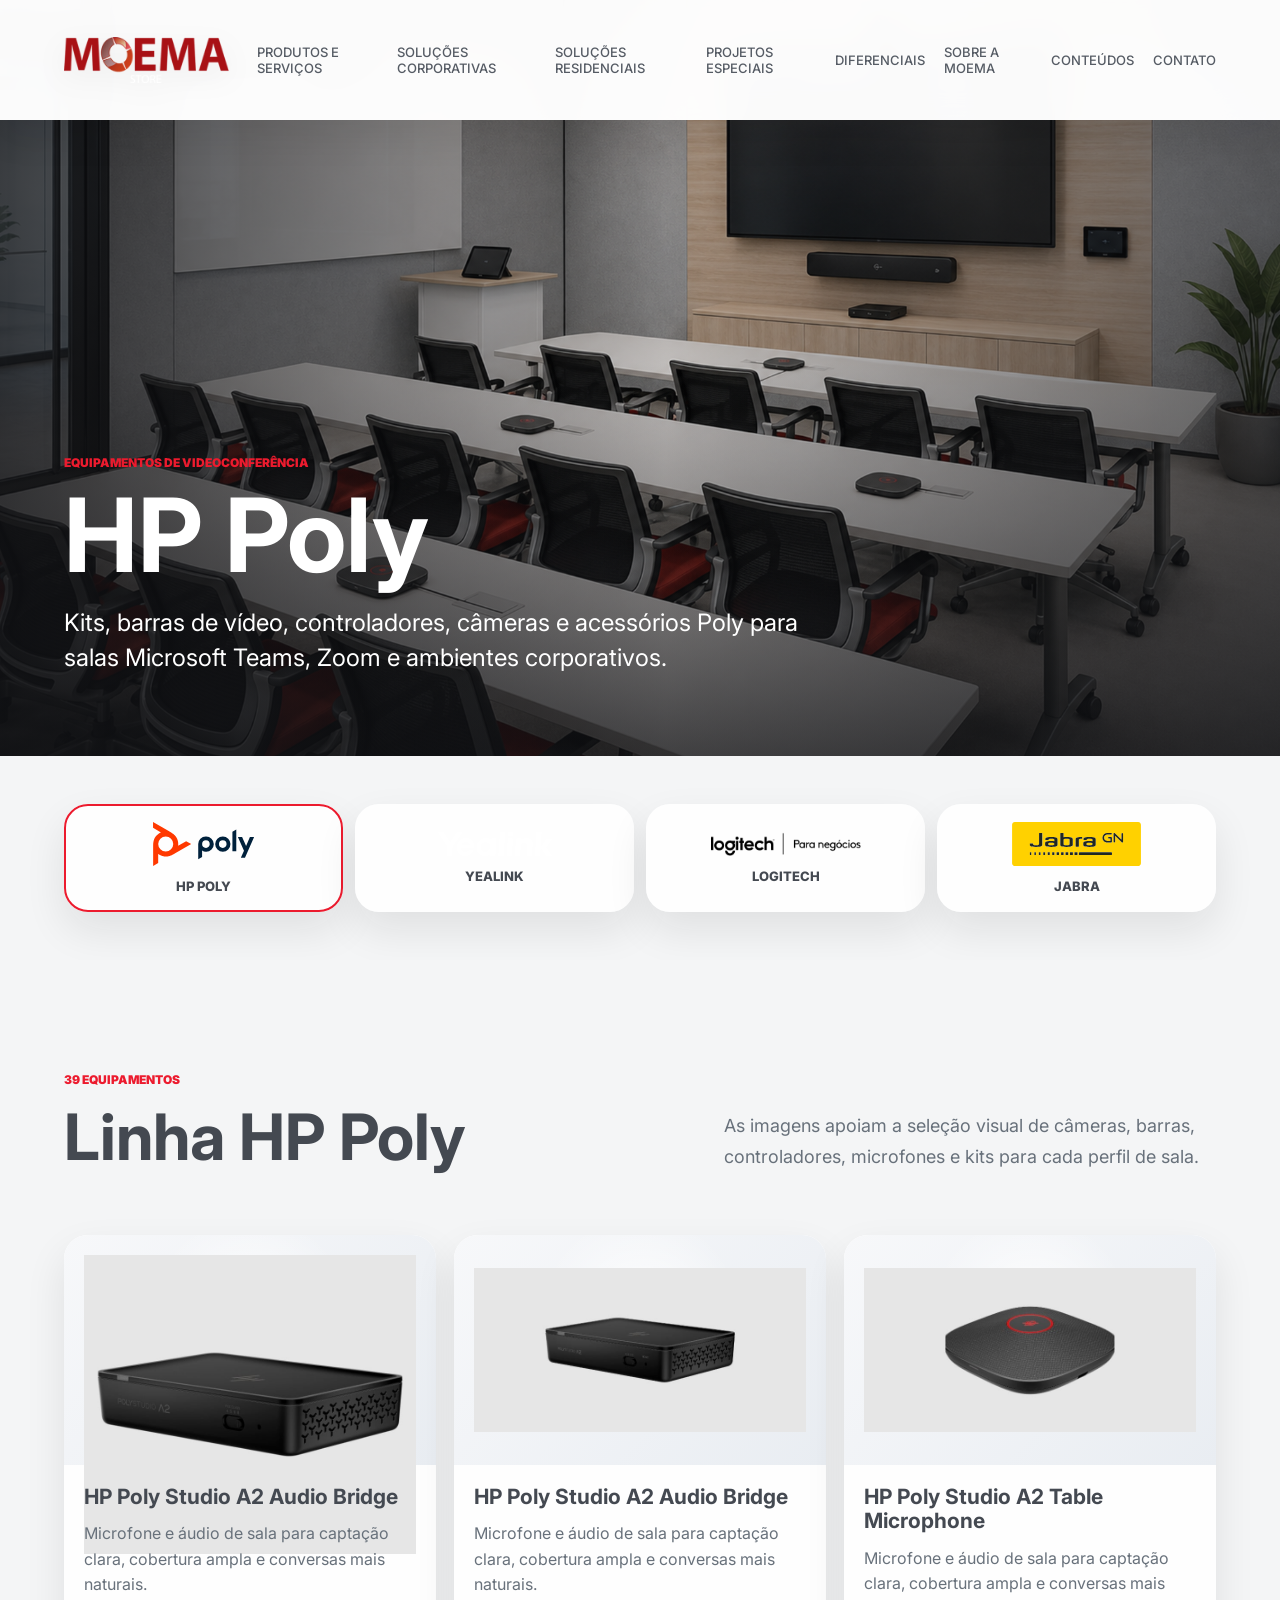
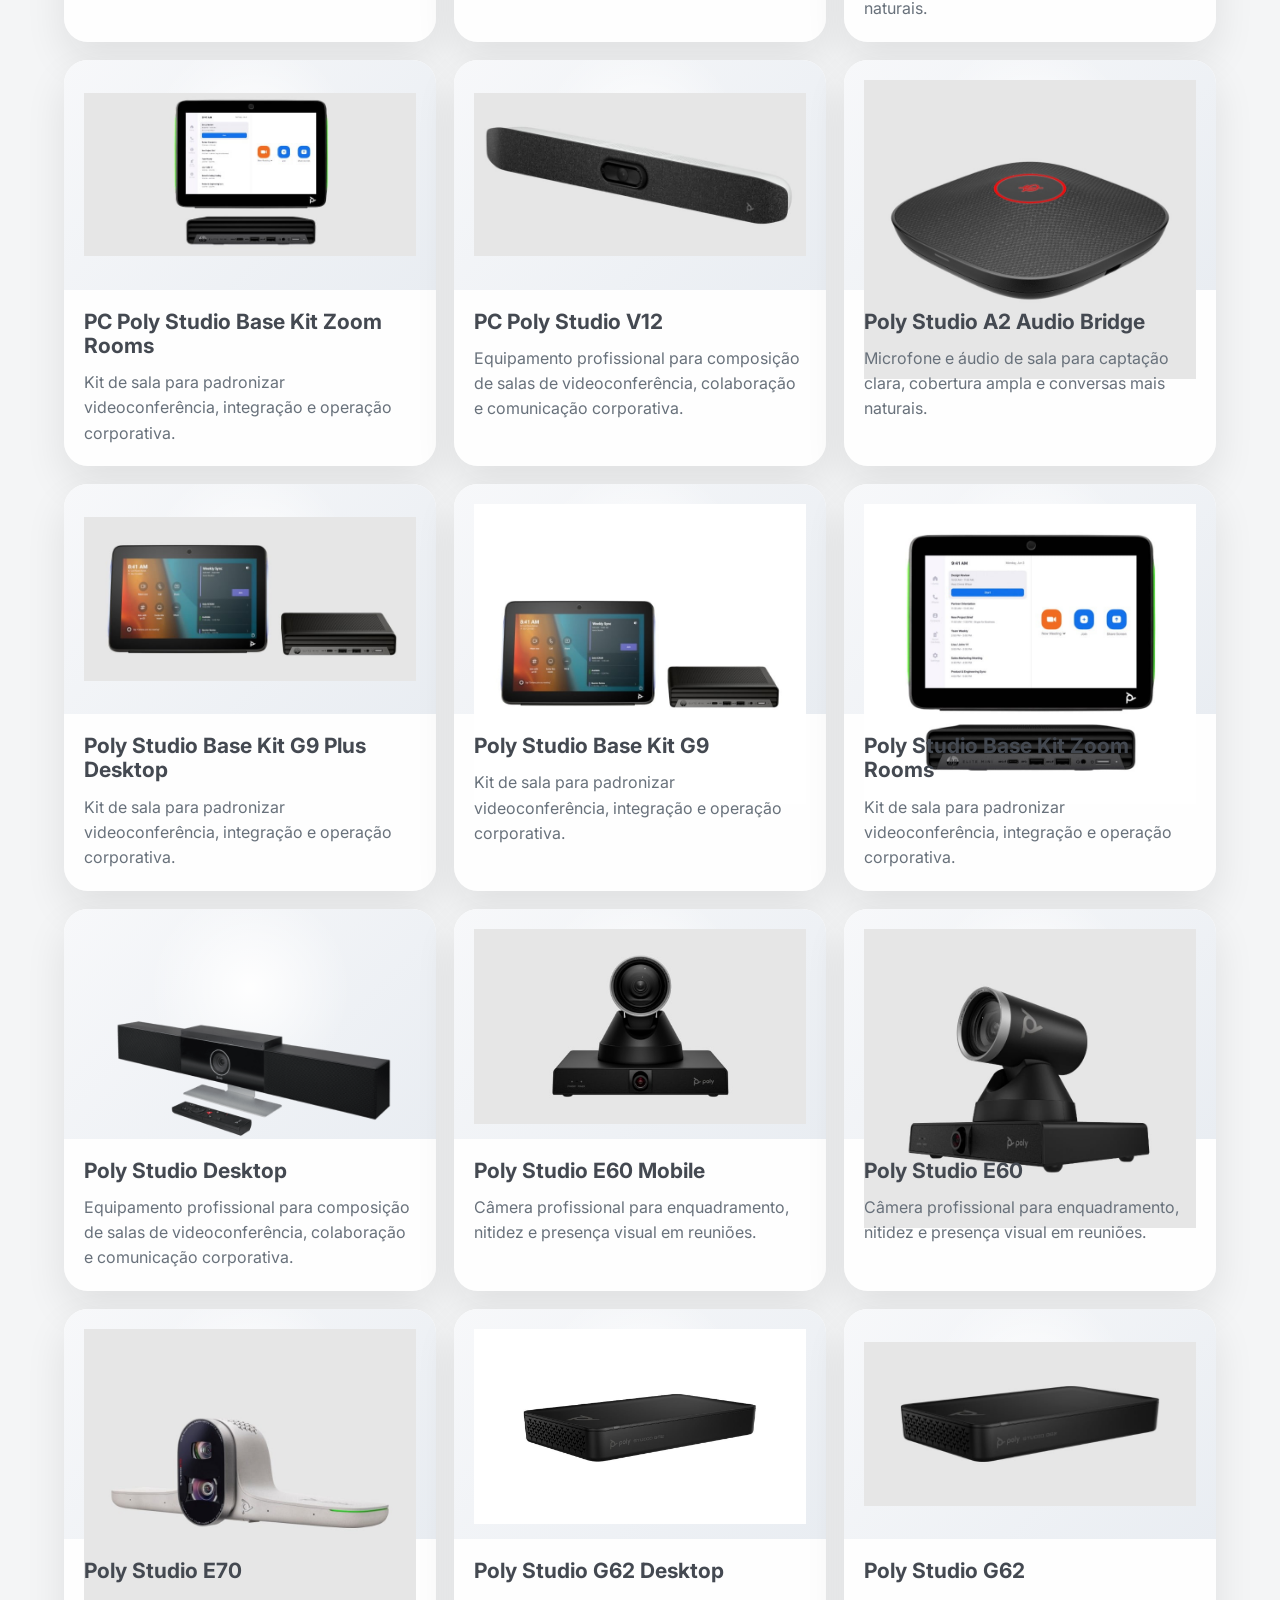
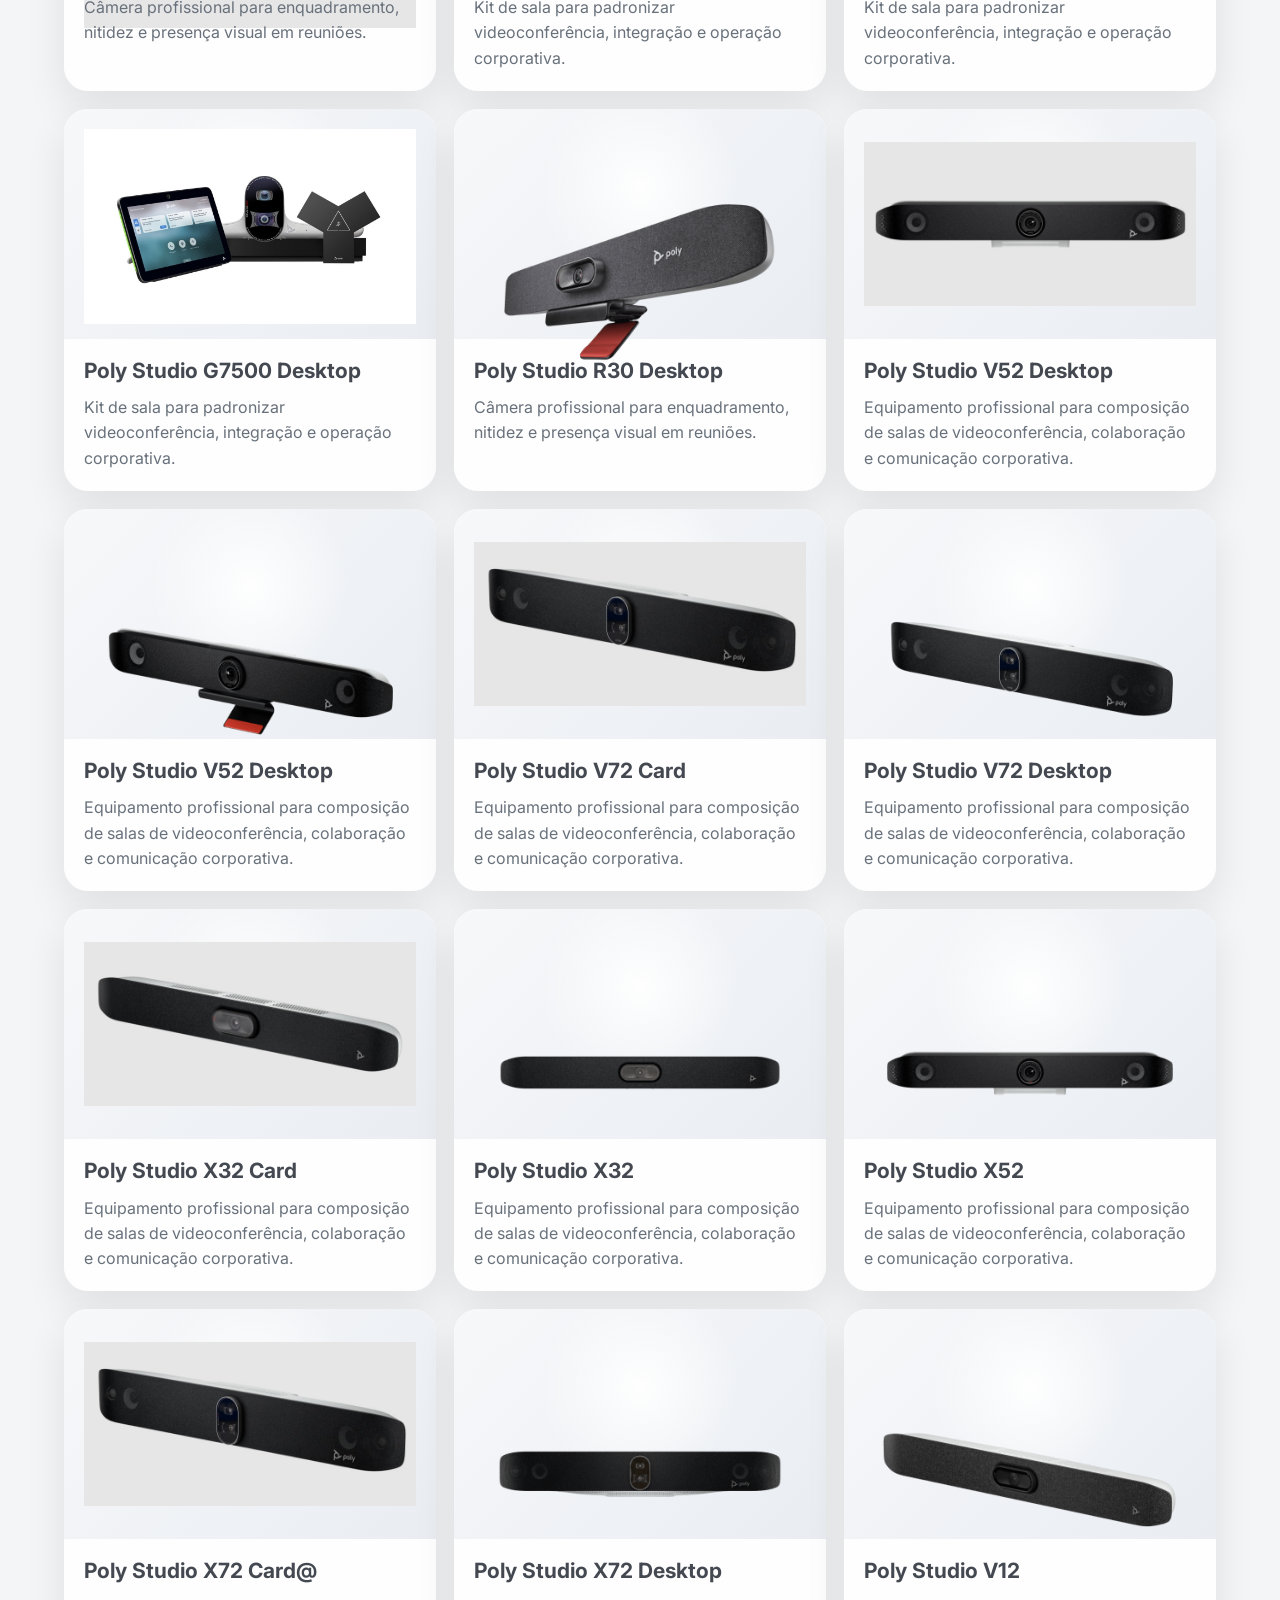
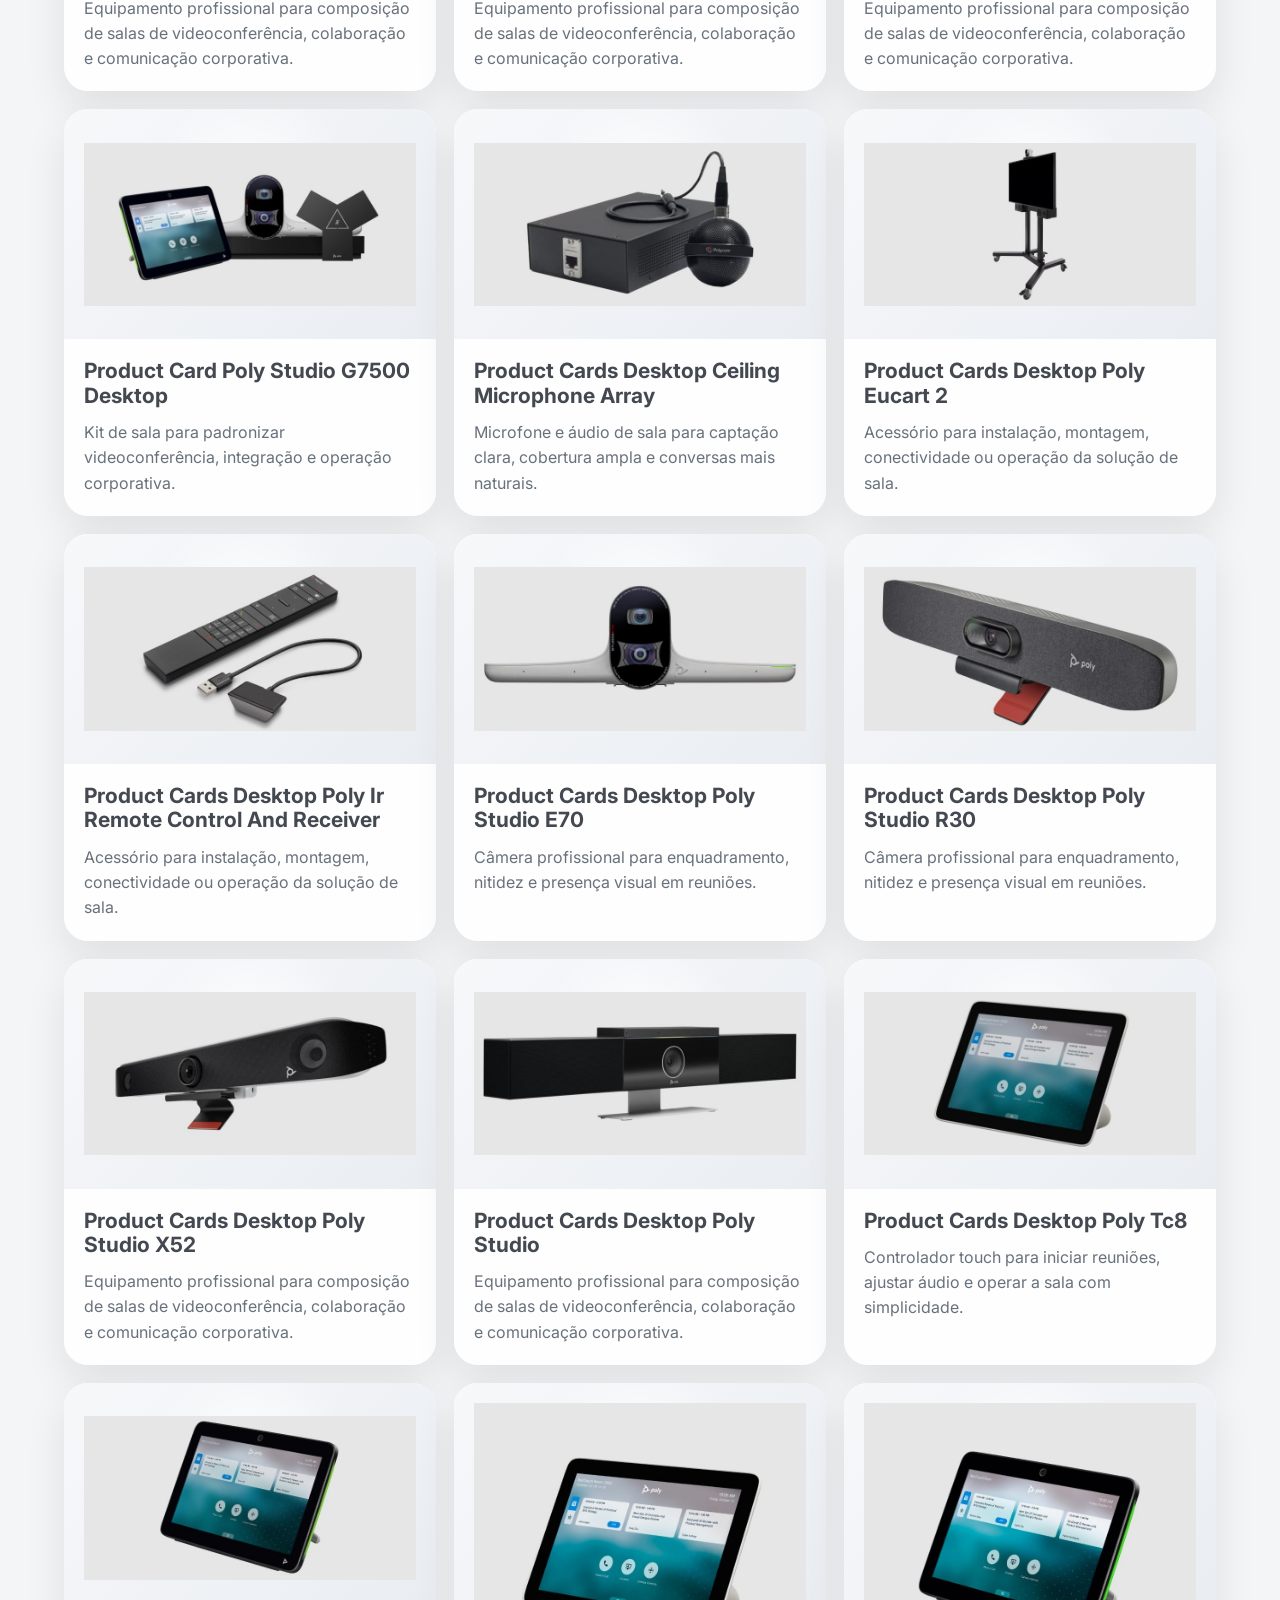
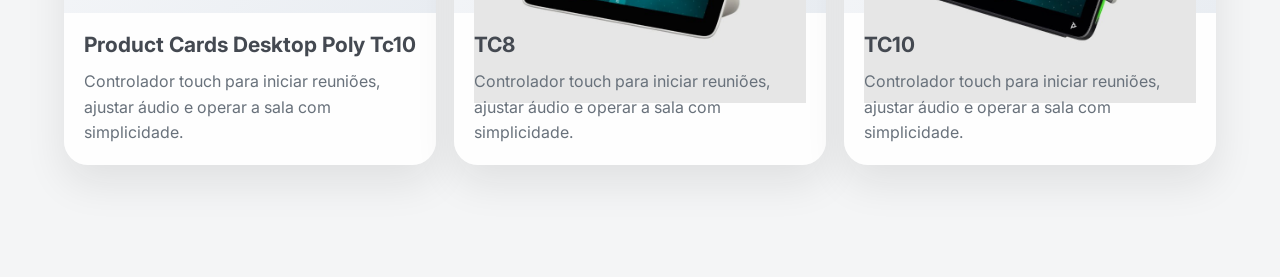
==== equipamentos/index.html @ 6c9efd5e "Build Moema static site for CapRover" ====
<!doctype html>
<html lang="pt-BR">
  <head>
    <meta charset="UTF-8" />
    <meta name="viewport" content="width=device-width, initial-scale=1.0" />
    <title>Equipamentos de Videoconferência | Moema</title>
    <meta
      name="description"
      content="Catálogo visual Moema com equipamentos HP Poly, Yealink, Logitech e Jabra para videoconferência corporativa."
    />
    <link rel="preconnect" href="https://fonts.googleapis.com" />
    <link rel="preconnect" href="https://fonts.gstatic.com" crossorigin />
    <link
      href="https://fonts.googleapis.com/css2?family=Inter:wght@400;500;600;700;800;900&display=swap"
      rel="stylesheet"
    />
    <link rel="stylesheet" href="../styles.css" />
  </head>
  <body class="solution-page equipment-page">
    <header class="topbar" id="topo">
      <a class="brand" href="../" aria-label="Moema">
        <img src="../assets/logo-moema.webp" alt="Moema" />
      </a>
      <button class="menu-toggle" type="button" aria-label="Abrir menu" aria-expanded="false">
        <span></span>
        <span></span>
      </button>
      <nav class="main-nav" aria-label="Menu principal">
        <div class="nav-item has-submenu">
          <a class="submenu-trigger" href="../#produtos" aria-expanded="false">Produtos e Serviços</a>
          <div class="submenu submenu-compact">
            <a href="../solucoes-corporativas/?solucao=videoconferencia-hibrida">Videoconferência Híbrida</a>
            <a href="../solucoes-corporativas/?solucao=microsoft-teams-rooms">Microsoft Teams Rooms</a>
            <a href="../solucoes-corporativas/?solucao=zoom-meet-webex">Zoom, Meet e Webex</a>
            <a href="../solucoes-corporativas/?solucao=equipamentos-videoconferencia">Equipamentos de Videoconferência</a>
          </div>
        </div>
        <a href="../solucoes-corporativas/">Soluções Corporativas</a>
        <a href="../solucoes-residenciais/">Soluções Residenciais</a>
        <a href="../#projetos">Projetos Especiais</a>
        <a href="../#diferenciais">Diferenciais</a>
        <a href="../#sobre">Sobre a Moema</a>
        <a href="../#conteudos">Conteúdos</a>
        <a href="../#contato">Contato</a>
      </nav>
    </header>

    <main>
      <section class="equipment-hero section-screen">
        <div class="equipment-hero-media">
          <img id="equipmentHeroImage" src="../assets/generated-environments/hppoly/ambiente-001-hppoly.png" alt="Ambiente de videoconferência Moema" />
        </div>
        <div class="equipment-hero-copy">
          <div class="section-kicker">Equipamentos de videoconferência</div>
          <h1 id="brandTitle">Catálogo por marca</h1>
          <p id="brandIntro" class="hero-copy">
            Consulte fotos dos equipamentos, descrições rápidas e linhas indicadas para salas híbridas.
          </p>
        </div>
      </section>

      <section class="brand-tabs-section section-pad">
        <div class="brand-tabs" id="brandTabs"></div>
      </section>

      <section class="equipment-catalog section-pad">
        <div class="section-head">
          <div>
            <div class="section-kicker" id="brandKicker">Catálogo visual</div>
            <h2 id="catalogTitle">Equipamentos disponíveis</h2>
          </div>
          <p>
            As imagens apoiam a seleção visual de câmeras, barras, controladores, microfones e kits para cada perfil de sala.
          </p>
        </div>
        <div class="equipment-grid" id="equipmentGrid"></div>
      </section>
    </main>

    <script src="../equipment-data.js"></script>
    <script src="../equipment-page.js"></script>
  </body>
</html>
---- styles.css ----
:root {
  --red: #b30f17;
  --red-bright: #ee1b2a;
  --red-dark: #76070d;
  --ink: #101114;
  --graphite: #181a1f;
  --gray-900: #22252b;
  --gray-700: #515660;
  --gray-300: #d8dce2;
  --gray-100: #f3f5f7;
  --white: #ffffff;
  --line: rgba(255, 255, 255, 0.14);
  --shadow: 0 28px 80px rgba(0, 0, 0, 0.28);
  --radius: 8px;
  --max: 1200px;
}

* {
  box-sizing: border-box;
}

html {
  scroll-behavior: smooth;
}

body {
  margin: 0;
  font-family: "Inter", Arial, sans-serif;
  color: var(--white);
  background: var(--ink);
}

body::before,
body::after {
  content: "";
  position: fixed;
  inset: 0;
  z-index: 0;
  pointer-events: none;
}

body::before {
  background:
    linear-gradient(115deg, transparent 0 38%, rgba(238, 27, 42, 0.1) 45%, transparent 52%),
    linear-gradient(245deg, transparent 0 44%, rgba(255, 255, 255, 0.055) 49%, transparent 56%),
    radial-gradient(circle at 18% 18%, rgba(238, 27, 42, 0.18), transparent 28%),
    radial-gradient(circle at 86% 12%, rgba(255, 255, 255, 0.08), transparent 24%),
    radial-gradient(circle at 74% 82%, rgba(179, 15, 23, 0.22), transparent 30%);
  opacity: 0.9;
  animation: ambientDrift 18s ease-in-out infinite alternate;
}

body::after {
  background-image:
    linear-gradient(rgba(255, 255, 255, 0.045) 1px, transparent 1px),
    linear-gradient(90deg, rgba(255, 255, 255, 0.045) 1px, transparent 1px);
  background-size: 72px 72px;
  mask-image: linear-gradient(to bottom, black 0%, transparent 72%);
  opacity: 0.34;
  transform-origin: top center;
  animation: gridFloat 22s linear infinite;
}

body.menu-open {
  overflow: hidden;
}

a {
  color: inherit;
  text-decoration: none;
}

img {
  display: block;
  max-width: 100%;
}

button,
input,
select,
textarea {
  font: inherit;
}

.site-shell {
  position: relative;
  z-index: 1;
  min-height: 100vh;
  overflow: hidden;
  background:
    linear-gradient(120deg, rgba(179, 15, 23, 0.18), transparent 34%),
    radial-gradient(circle at 85% 6%, rgba(238, 27, 42, 0.22), transparent 28%),
    var(--ink);
}

.topbar {
  position: fixed;
  top: 0;
  left: 0;
  right: 0;
  z-index: 50;
  display: flex;
  align-items: center;
  justify-content: space-between;
  gap: 28px;
  min-height: 78px;
  padding: 16px clamp(20px, 4vw, 56px);
  background: rgba(16, 17, 20, 0.78);
  border-bottom: 1px solid rgba(255, 255, 255, 0.1);
  backdrop-filter: blur(18px);
}

main {
  position: relative;
  z-index: 1;
}

.brand {
  display: inline-flex;
  align-items: center;
  width: min(192px, 42vw);
}

.main-nav {
  display: flex;
  align-items: center;
  justify-content: flex-end;
  gap: clamp(12px, 1.5vw, 24px);
  color: rgba(255, 255, 255, 0.72);
  font-size: 13px;
  font-weight: 700;
}

.main-nav a {
  transition: color 0.2s ease;
}

.main-nav a:hover,
.main-nav a.active {
  color: var(--white);
}

.nav-item {
  position: relative;
}

.nav-item > a {
  display: inline-flex;
  align-items: center;
  min-height: 34px;
}

.submenu {
  position: absolute;
  top: calc(100% + 14px);
  left: 50%;
  width: min(720px, calc(100vw - 36px));
  max-height: min(72vh, 560px);
  display: grid;
  grid-template-columns: repeat(2, minmax(0, 1fr));
  gap: 0 16px;
  padding: 18px;
  border: 1px solid var(--line);
  border-radius: var(--radius);
  background: rgba(16, 17, 20, 0.97);
  box-shadow: var(--shadow);
  opacity: 0;
  pointer-events: none;
  transform: translate(-50%, 10px);
  transition:
    opacity 0.18s ease,
    transform 0.18s ease;
  overflow: auto;
}

.has-submenu:hover .submenu,
.has-submenu:focus-within .submenu,
.has-submenu.submenu-open .submenu {
  opacity: 1;
  pointer-events: auto;
  transform: translate(-50%, 0);
}

.submenu a {
  display: block;
  padding: 12px 0;
  border-bottom: 1px solid rgba(255, 255, 255, 0.08);
  color: rgba(255, 255, 255, 0.7);
  font-size: 13px;
  font-weight: 800;
  line-height: 1.25;
}

.submenu a:hover {
  color: var(--white);
}

.submenu-compact {
  width: min(460px, calc(100vw - 36px));
  grid-template-columns: 1fr;
}

.menu-toggle {
  display: none;
  width: 44px;
  height: 44px;
  border: 1px solid var(--line);
  border-radius: var(--radius);
  background: rgba(255, 255, 255, 0.06);
  color: var(--white);
}

.menu-toggle span {
  display: block;
  width: 20px;
  height: 2px;
  margin: 5px auto;
  background: currentColor;
}

.section-screen {
  min-height: 100vh;
  padding: 118px clamp(20px, 5vw, 72px) 56px;
}

.section-pad {
  padding: 112px clamp(20px, 5vw, 72px);
}

.hero {
  position: relative;
  display: grid;
  grid-template-columns: minmax(0, 1.1fr) minmax(320px, 0.65fr);
  align-items: center;
  gap: clamp(32px, 6vw, 86px);
}

.hero-bg {
  position: absolute;
  inset: 0;
  overflow: hidden;
  pointer-events: none;
}

.hero-bg::before,
.hero-bg::after {
  content: "";
  position: absolute;
  inset: -20%;
  pointer-events: none;
}

.hero-bg::before {
  background:
    radial-gradient(circle at 18% 34%, rgba(255, 255, 255, 0.18) 0 1px, transparent 2px),
    radial-gradient(circle at 42% 16%, rgba(238, 27, 42, 0.48) 0 1px, transparent 2px),
    radial-gradient(circle at 68% 42%, rgba(255, 255, 255, 0.16) 0 1px, transparent 2px),
    radial-gradient(circle at 82% 70%, rgba(238, 27, 42, 0.34) 0 1px, transparent 2px);
  background-size: 240px 240px;
  opacity: 0.58;
  animation: particleField 20s linear infinite;
}

.hero-bg::after {
  background:
    linear-gradient(100deg, transparent 0 44%, rgba(238, 27, 42, 0.18) 48%, rgba(255, 255, 255, 0.12) 50%, transparent 56%),
    linear-gradient(177deg, transparent 0 49%, rgba(255, 255, 255, 0.08) 50%, transparent 51%);
  mix-blend-mode: screen;
  opacity: 0.55;
  transform: translateX(-18%);
  animation: scanSweep 7s ease-in-out infinite;
}

.pulse {
  position: absolute;
  border: 1px solid rgba(255, 255, 255, 0.12);
  border-radius: 50%;
  animation: rotatePulse 18s linear infinite;
}

.pulse-one {
  width: 46vw;
  height: 46vw;
  top: 8%;
  right: -12%;
  background: conic-gradient(from 120deg, transparent, rgba(238, 27, 42, 0.6), transparent 42%);
}

.pulse-two {
  width: 24vw;
  height: 24vw;
  left: -8%;
  bottom: 8%;
  background: conic-gradient(from 20deg, transparent, rgba(255, 255, 255, 0.18), transparent 52%);
}

.grid-plane {
  position: absolute;
  right: -8%;
  bottom: -16%;
  width: 68vw;
  height: 44vh;
  transform: perspective(620px) rotateX(62deg) rotateZ(-7deg);
  transform-origin: center;
  background-image:
    linear-gradient(rgba(255, 255, 255, 0.08) 1px, transparent 1px),
    linear-gradient(90deg, rgba(255, 255, 255, 0.08) 1px, transparent 1px);
  background-size: 34px 34px;
  mask-image: linear-gradient(to top, black, transparent);
}

@keyframes rotatePulse {
  to {
    transform: rotate(360deg);
  }
}

@keyframes ambientDrift {
  0% {
    transform: translate3d(-1.5%, -1%, 0) scale(1);
    filter: saturate(0.95);
  }

  100% {
    transform: translate3d(1.5%, 1%, 0) scale(1.04);
    filter: saturate(1.18);
  }
}

@keyframes gridFloat {
  0% {
    transform: perspective(900px) rotateX(0deg) translateY(0);
    background-position: 0 0, 0 0;
  }

  100% {
    transform: perspective(900px) rotateX(0deg) translateY(72px);
    background-position: 0 72px, 72px 0;
  }
}

@keyframes particleField {
  0% {
    transform: translate3d(0, 0, 0) rotate(0deg);
  }

  100% {
    transform: translate3d(120px, -80px, 0) rotate(2deg);
  }
}

@keyframes scanSweep {
  0%,
  18% {
    transform: translateX(-32%) skewX(-8deg);
    opacity: 0;
  }

  42% {
    opacity: 0.62;
  }

  68%,
  100% {
    transform: translateX(32%) skewX(-8deg);
    opacity: 0;
  }
}

@media (prefers-reduced-motion: reduce) {
  *,
  *::before,
  *::after {
    animation-duration: 0.001ms !important;
    animation-iteration-count: 1 !important;
    scroll-behavior: auto !important;
  }
}

/* Light premium theme inspired by the provided reference */
:root {
  --red: #c61823;
  --red-bright: #ec1b2e;
  --red-dark: #97111b;
  --ink: #121316;
  --graphite: #1f2329;
  --gray-900: #24262b;
  --gray-700: #3f454d;
  --gray-300: #dfe3e8;
  --gray-100: #f4f5f6;
  --white: #ffffff;
  --cyan: #18d5d8;
  --cyan-dark: #1aa8b1;
  --orange: #d9822b;
  --sand: #dbc0aa;
  --line: rgba(18, 19, 22, 0.14);
  --shadow: 0 24px 54px rgba(18, 19, 22, 0.18);
}

body {
  color: var(--ink);
  background:
    linear-gradient(135deg, transparent 0 19%, rgba(216, 130, 43, 0.86) 19% 20.8%, transparent 20.8%),
    linear-gradient(135deg, transparent 0 38%, rgba(24, 213, 216, 0.95) 38% 40.4%, transparent 40.4%),
    var(--gray-100);
}

body::before {
  background:
    linear-gradient(45deg, transparent 0 47%, rgba(18, 19, 22, 0.55) 47.08% 47.16%, transparent 47.24%),
    linear-gradient(45deg, transparent 0 52%, rgba(18, 19, 22, 0.42) 52.08% 52.16%, transparent 52.24%),
    linear-gradient(90deg, transparent 0 78%, rgba(216, 130, 43, 0.92) 78% 100%),
    linear-gradient(90deg, transparent 0 81%, rgba(24, 213, 216, 0.95) 81% 83%, transparent 83%);
  opacity: 0.9;
  animation: none;
}

body::after {
  opacity: 0;
  animation: none;
}

.site-shell {
  background: transparent;
}

section {
  position: relative;
}

.topbar {
  min-height: 120px;
  padding: 22px clamp(22px, 5vw, 78px);
  background: rgba(255, 255, 255, 0.96);
  border-bottom: 0;
  box-shadow: 0 18px 34px rgba(18, 19, 22, 0.07);
  backdrop-filter: blur(14px);
}

.brand {
  width: min(190px, 42vw);
  filter: drop-shadow(0 8px 14px rgba(18, 19, 22, 0.06));
}

.main-nav {
  color: #303236;
  font-size: 15px;
  font-weight: 800;
}

.main-nav a:hover,
.main-nav a.active {
  color: var(--cyan-dark);
}

.submenu {
  border: 0;
  background: rgba(255, 255, 255, 0.98);
  box-shadow: 0 22px 50px rgba(18, 19, 22, 0.18);
}

.submenu a {
  border-bottom-color: rgba(18, 19, 22, 0.08);
  color: #343840;
}

.submenu a:hover {
  color: var(--cyan-dark);
}

.btn-primary {
  color: var(--white);
  background: linear-gradient(135deg, var(--cyan), var(--cyan-dark));
  box-shadow: 0 16px 32px rgba(24, 213, 216, 0.28);
}

.btn-secondary,
.btn-ghost {
  color: var(--ink);
  border-color: rgba(18, 19, 22, 0.14);
  background: rgba(255, 255, 255, 0.72);
}

.hero {
  min-height: calc(100vh - 20px);
  grid-template-columns: 1fr;
  align-content: start;
  gap: 34px;
  padding-top: 170px;
  background: rgba(244, 245, 246, 0.82);
}

.hero-bg {
  opacity: 0.18;
}

.hero-bg::before,
.hero-bg::after,
.pulse,
.grid-plane {
  display: none;
}

.hero-panel.hero-showcase {
  order: -1;
  width: min(100%, 1600px);
  min-height: clamp(360px, 54vh, 560px);
  margin: 0 auto;
  display: grid;
  place-items: center;
  padding: clamp(22px, 4vw, 44px);
  border: 0;
  border-radius: 28px;
  overflow: hidden;
  background:
    linear-gradient(90deg, rgba(0, 0, 0, 0.12), rgba(0, 0, 0, 0.08)),
    radial-gradient(circle at 72% 32%, rgba(236, 27, 46, 0.46), transparent 20%),
    linear-gradient(90deg, rgba(131, 77, 29, 0.68), rgba(216, 130, 43, 0.42)),
    repeating-linear-gradient(90deg, rgba(255, 255, 255, 0.18) 0 2px, transparent 2px 42px),
    linear-gradient(135deg, #c58b56, #e7d4c2);
  box-shadow: 0 28px 42px rgba(18, 19, 22, 0.24);
}

.hero-showcase::before {
  content: "";
  position: absolute;
  inset: 0;
  background:
    linear-gradient(90deg, rgba(80, 42, 16, 0.25), transparent 48%),
    linear-gradient(0deg, rgba(255, 255, 255, 0.1), transparent 36%);
}

.hero-showcase::after {
  content: "";
  position: absolute;
  inset: 0;
  background:
    linear-gradient(90deg, rgba(255, 255, 255, 0.08) 1px, transparent 1px),
    linear-gradient(0deg, rgba(255, 255, 255, 0.06) 1px, transparent 1px);
  background-size: 42px 42px;
  opacity: 0.42;
  pointer-events: none;
}

.hero-showcase-label {
  position: relative;
  z-index: 4;
  width: min(700px, 86%);
  padding: 18px 34px;
  border-radius: 16px;
  color: #101114;
  background: rgba(219, 192, 170, 0.94);
  box-shadow: 0 12px 28px rgba(18, 19, 22, 0.18);
  font-size: clamp(24px, 3vw, 38px);
  font-weight: 900;
  text-align: center;
}

.physics-orb {
  position: absolute;
  z-index: 3;
  width: var(--orb-size, 160px);
  height: var(--orb-size, 160px);
  left: 0;
  top: 0;
  border-radius: 999px;
  pointer-events: none;
  background:
    radial-gradient(circle at 36% 34%, rgba(255, 255, 255, 0.88), transparent 0 12%),
    radial-gradient(circle, var(--orb-color, rgba(24, 213, 216, 0.58)) 0 16%, transparent 66%);
  filter: blur(var(--orb-blur, 8px));
  mix-blend-mode: screen;
  opacity: var(--orb-opacity, 0.72);
  transform: translate3d(var(--orb-x, 50%), var(--orb-y, 50%), 0) translate(-50%, -50%);
  transition: opacity 0.2s ease;
}

.physics-orb.is-muted {
  opacity: 0.32;
}

.hero-showcase .signal-card,
.hero-showcase .visual-stack,
.hero-showcase .hero-metrics {
  display: none;
}

.hero-content {
  width: min(1380px, 100%);
  margin: 0 auto;
}

.eyebrow,
.section-kicker {
  color: var(--red-bright);
}

h1 {
  max-width: 1180px;
  color: var(--ink);
  font-size: clamp(40px, 4.2vw, 74px);
  line-height: 1.16;
}

h2 {
  color: var(--ink);
}

.hero-copy,
.hero-copy-secondary {
  color: #31363d;
}

.intro,
.process,
.content-hub,
.contact,
.solution-body,
.solution-cases {
  background: rgba(244, 245, 246, 0.96);
}

.product-section {
  color: var(--ink);
  background: rgba(244, 245, 246, 0.96);
}

.intro .split,
.product-section .catalog-layout,
.process .timeline,
.content-hub .content-grid,
.contact .contact-card,
.solution-body .solution-layout,
.solution-cases .case-strip {
  position: relative;
  z-index: 1;
}

.product-section h2,
.service-card h3,
.service-card p {
  color: var(--ink);
}

.catalog-nav,
.service-card,
.mini-block {
  border: 0;
  border-radius: 22px;
  background: rgba(255, 255, 255, 0.94);
  box-shadow: 0 18px 42px rgba(18, 19, 22, 0.09);
}

.catalog-nav strong,
.catalog-nav a,
.mini-block li {
  color: #343840;
}

.catalog-nav a {
  border-top-color: rgba(18, 19, 22, 0.08);
}

.mini-block strong {
  color: var(--red-bright);
}

.service-media,
.visual-tile,
.case-strip article,
.content-grid article {
  border: 0;
  border-radius: 22px;
  background:
    linear-gradient(135deg, rgba(24, 213, 216, 0.52), rgba(255, 255, 255, 0.14) 46%, rgba(216, 130, 43, 0.34)),
    linear-gradient(135deg, #f7f7f8, #efd0d5);
}

.service-media span,
.visual-tile,
.case-strip span,
.content-grid span,
.content-grid strong {
  color: #101114;
}

.institutional,
.closing,
.solution-hero {
  background:
    linear-gradient(135deg, rgba(255, 255, 255, 0.9), rgba(244, 245, 246, 0.84)),
    var(--gray-100);
}

.wide-panel,
.closing-copy,
.solution-proof {
  color: var(--ink);
  border: 0;
  border-radius: 28px;
  background: rgba(255, 255, 255, 0.9);
  box-shadow: 0 20px 44px rgba(18, 19, 22, 0.12);
}

.wide-panel p,
.closing-copy p,
.solution-proof small {
  color: #343840;
}

.solution-visual .visual-tile-large {
  min-height: 420px;
  border-radius: 28px;
  box-shadow: 0 24px 44px rgba(18, 19, 22, 0.18);
}

.timeline article,
.solution-panel,
.contact-card {
  border: 0;
  border-radius: 24px;
  background: rgba(255, 255, 255, 0.94);
  box-shadow: 0 18px 42px rgba(18, 19, 22, 0.09);
}

.lead-form input,
.lead-form select,
.lead-form textarea {
  border-radius: 14px;
  background: #ffffff;
}

@media (max-width: 1040px) {
  .topbar {
    min-height: 82px;
  }

  .main-nav {
    background: rgba(255, 255, 255, 0.98);
    color: var(--ink);
    box-shadow: 0 22px 48px rgba(18, 19, 22, 0.16);
  }

  .hero {
    padding-top: 112px;
  }

  .hero-panel.hero-showcase {
    min-height: 360px;
  }
}

.service-card,
.catalog-nav,
.mini-block,
.service-media,
.timeline article,
.solution-panel,
.contact-card,
.case-strip article,
.content-grid article {
  border-radius: 24px;
}

.hero-content,
.hero-panel,
.wide-panel,
.closing-copy,
.contact-card {
  position: relative;
  z-index: 1;
}

.eyebrow,
.section-kicker {
  margin: 0 0 18px;
  color: var(--red-bright);
  font-size: 12px;
  font-weight: 900;
  letter-spacing: 0;
  text-transform: uppercase;
}

h1,
h2,
h3,
p {
  margin-top: 0;
}

h1 {
  max-width: 980px;
  margin-bottom: 24px;
  font-size: clamp(42px, 8vw, 104px);
  line-height: 0.92;
  letter-spacing: 0;
}

h2 {
  margin-bottom: 22px;
  color: var(--white);
  font-size: clamp(32px, 5vw, 66px);
  line-height: 1;
  letter-spacing: 0;
}

h3 {
  margin-bottom: 12px;
  font-size: 22px;
  line-height: 1.16;
}

.hero-copy {
  max-width: 800px;
  color: rgba(255, 255, 255, 0.82);
  font-size: clamp(18px, 2vw, 24px);
  line-height: 1.45;
}

.hero-copy-secondary {
  max-width: 700px;
  color: rgba(255, 255, 255, 0.66);
  font-size: clamp(16px, 1.5vw, 19px);
}

.hero-actions {
  display: flex;
  flex-wrap: wrap;
  gap: 12px;
  margin-top: 34px;
}

.btn {
  display: inline-flex;
  align-items: center;
  justify-content: center;
  min-height: 48px;
  padding: 0 20px;
  border: 1px solid transparent;
  border-radius: var(--radius);
  font-weight: 900;
  transition:
    transform 0.2s ease,
    border-color 0.2s ease,
    background 0.2s ease;
}

.btn:hover {
  transform: translateY(-2px);
}

.btn-primary {
  color: var(--white);
  background: linear-gradient(135deg, var(--red-bright), var(--red-dark));
  box-shadow: 0 18px 45px rgba(238, 27, 42, 0.34);
}

.btn-secondary,
.btn-ghost {
  color: var(--white);
  border-color: rgba(255, 255, 255, 0.2);
  background: rgba(255, 255, 255, 0.06);
}

.btn-ghost {
  background: transparent;
}

.hero-panel {
  display: grid;
  gap: 18px;
  padding: 18px;
  border: 1px solid var(--line);
  border-radius: var(--radius);
  background: rgba(255, 255, 255, 0.08);
  box-shadow: var(--shadow);
  backdrop-filter: blur(16px);
}

.signal-card {
  display: grid;
  gap: 4px;
  padding: 18px;
  border-radius: var(--radius);
  background: linear-gradient(135deg, rgba(255, 255, 255, 0.12), rgba(255, 255, 255, 0.04));
}

.signal-dot {
  width: 14px;
  height: 14px;
  border-radius: 50%;
  background: var(--red-bright);
  box-shadow: 0 0 0 10px rgba(238, 27, 42, 0.14);
}

.signal-card strong {
  margin-top: 14px;
  font-size: 22px;
}

.signal-card small {
  color: rgba(255, 255, 255, 0.62);
  font-weight: 700;
}

.visual-stack {
  display: grid;
  grid-template-columns: 1.2fr 0.8fr;
  gap: 12px;
}

.visual-tile {
  min-height: 132px;
  display: grid;
  place-items: end start;
  padding: 14px;
  border: 1px dashed rgba(255, 255, 255, 0.22);
  border-radius: var(--radius);
  background:
    linear-gradient(135deg, rgba(238, 27, 42, 0.42), transparent),
    repeating-linear-gradient(135deg, rgba(255, 255, 255, 0.1) 0 1px, transparent 1px 12px),
    rgba(255, 255, 255, 0.05);
  color: rgba(255, 255, 255, 0.78);
  font-size: 12px;
  font-weight: 900;
  text-transform: uppercase;
}

.visual-tile-large {
  grid-row: span 2;
  min-height: 276px;
}

.hero-metrics {
  display: grid;
  grid-template-columns: repeat(2, 1fr);
  gap: 12px;
  margin: 0;
}

.hero-metrics div {
  padding: 18px;
  border-radius: var(--radius);
  background: rgba(0, 0, 0, 0.22);
}

.hero-metrics dt {
  color: var(--white);
  font-size: 34px;
  font-weight: 900;
}

.hero-metrics dd {
  margin: 4px 0 0;
  color: rgba(255, 255, 255, 0.62);
  font-size: 13px;
  font-weight: 700;
}

.intro,
.process,
.content-hub,
.contact {
  background: var(--gray-100);
  color: var(--ink);
}

.intro h2,
.process h2,
.content-hub h2,
.contact h2 {
  color: var(--ink);
}

.split,
.section-head,
.contact-card {
  max-width: var(--max);
  margin: 0 auto;
}

.split {
  display: grid;
  grid-template-columns: minmax(0, 0.9fr) minmax(320px, 1fr);
  gap: clamp(28px, 5vw, 76px);
}

.text-flow p,
.section-head p,
.wide-panel p,
.closing-copy p,
.contact-card p {
  color: var(--gray-700);
  font-size: 18px;
  line-height: 1.72;
}

.product-section {
  background:
    linear-gradient(180deg, rgba(16, 17, 20, 0.94), rgba(34, 37, 43, 0.98)),
    var(--graphite);
}

.section-head {
  display: grid;
  grid-template-columns: minmax(0, 0.95fr) minmax(300px, 0.75fr);
  gap: 36px;
  align-items: end;
  margin-bottom: 44px;
}

.catalog-layout {
  display: grid;
  grid-template-columns: 280px minmax(0, 1fr);
  gap: 28px;
  max-width: var(--max);
  margin: 0 auto;
}

.catalog-nav {
  position: sticky;
  top: 100px;
  align-self: start;
  max-height: calc(100vh - 126px);
  overflow: auto;
  padding: 18px;
  border: 1px solid var(--line);
  border-radius: var(--radius);
  background: rgba(255, 255, 255, 0.06);
}

.catalog-nav strong {
  display: block;
  margin-bottom: 14px;
  font-size: 14px;
}

.catalog-nav a {
  display: block;
  padding: 10px 0;
  border-top: 1px solid rgba(255, 255, 255, 0.08);
  color: rgba(255, 255, 255, 0.66);
  font-size: 13px;
  font-weight: 800;
}

.catalog-nav a:hover {
  color: var(--white);
}

.service-grid {
  display: grid;
  gap: 18px;
}

.service-card {
  display: grid;
  grid-template-columns: minmax(0, 1fr) minmax(240px, 0.35fr);
  gap: 18px;
  padding: 22px;
  border: 1px solid rgba(255, 255, 255, 0.12);
  border-radius: var(--radius);
  background: linear-gradient(135deg, rgba(255, 255, 255, 0.1), rgba(255, 255, 255, 0.035));
}

.service-card header {
  margin-bottom: 18px;
}

.service-card h3 {
  color: var(--white);
}

.service-card p {
  color: rgba(255, 255, 255, 0.68);
  line-height: 1.62;
}

.service-columns {
  display: grid;
  grid-template-columns: repeat(2, minmax(0, 1fr));
  gap: 14px;
}

.mini-block {
  padding: 16px;
  border-radius: var(--radius);
  background: rgba(0, 0, 0, 0.22);
}

.mini-block strong {
  display: block;
  margin-bottom: 10px;
  color: var(--red-bright);
  font-size: 13px;
  text-transform: uppercase;
}

.mini-block ul {
  display: grid;
  gap: 8px;
  margin: 0;
  padding: 0;
  list-style: none;
}

.mini-block li {
  color: rgba(255, 255, 255, 0.74);
  font-size: 14px;
  line-height: 1.32;
}

.mini-block li::before {
  content: "";
  display: inline-block;
  width: 6px;
  height: 6px;
  margin-right: 8px;
  border-radius: 50%;
  background: var(--red-bright);
  vertical-align: 2px;
}

.service-media {
  min-height: 100%;
  display: grid;
  align-content: end;
  padding: 16px;
  border: 1px dashed rgba(255, 255, 255, 0.22);
  border-radius: var(--radius);
  background:
    linear-gradient(150deg, rgba(179, 15, 23, 0.66), rgba(24, 26, 31, 0.18) 48%),
    repeating-linear-gradient(0deg, rgba(255, 255, 255, 0.11) 0 1px, transparent 1px 11px),
    rgba(255, 255, 255, 0.05);
}

.service-media span {
  color: rgba(255, 255, 255, 0.82);
  font-size: 12px;
  font-weight: 900;
  text-transform: uppercase;
}

.institutional,
.closing {
  display: grid;
  align-items: center;
}

.wide-panel,
.closing-copy {
  max-width: 980px;
}

.wide-panel {
  padding: clamp(28px, 5vw, 62px);
  border-left: 6px solid var(--red-bright);
  background: rgba(255, 255, 255, 0.08);
  box-shadow: var(--shadow);
}

.wide-panel p,
.closing-copy p {
  color: rgba(255, 255, 255, 0.76);
}

.case-strip {
  position: relative;
  z-index: 1;
  display: grid;
  grid-template-columns: repeat(4, 1fr);
  gap: 14px;
  max-width: var(--max);
  width: 100%;
  margin-top: 30px;
}

.case-strip article {
  min-height: 170px;
  display: grid;
  align-items: end;
  padding: 16px;
  border: 1px dashed rgba(255, 255, 255, 0.24);
  border-radius: var(--radius);
  background:
    linear-gradient(135deg, rgba(255, 255, 255, 0.08), rgba(238, 27, 42, 0.24)),
    rgba(255, 255, 255, 0.04);
}

.case-strip span {
  font-size: 12px;
  font-weight: 900;
  text-transform: uppercase;
}

.timeline {
  max-width: var(--max);
  margin: 0 auto;
  display: grid;
  grid-template-columns: repeat(4, minmax(0, 1fr));
  gap: 14px;
}

.timeline article {
  min-height: 230px;
  padding: 20px;
  border: 1px solid #dfe3e8;
  border-radius: var(--radius);
  background: var(--white);
}

.timeline span {
  display: inline-grid;
  place-items: center;
  width: 42px;
  height: 42px;
  margin-bottom: 22px;
  border-radius: var(--radius);
  color: var(--white);
  background: var(--red);
  font-weight: 900;
}

.timeline h3 {
  color: var(--ink);
  font-size: 20px;
}

.timeline p {
  color: var(--gray-700);
  line-height: 1.58;
}

.closing {
  background:
    linear-gradient(90deg, rgba(118, 7, 13, 0.94), rgba(16, 17, 20, 0.76)),
    repeating-linear-gradient(135deg, rgba(255, 255, 255, 0.08) 0 1px, transparent 1px 18px),
    var(--red-dark);
}

.content-grid {
  max-width: var(--max);
  margin: 0 auto;
  display: grid;
  grid-template-columns: repeat(3, minmax(0, 1fr));
  gap: 16px;
}

.content-grid article {
  min-height: 260px;
  display: grid;
  align-content: end;
  gap: 10px;
  padding: 20px;
  border: 1px dashed #cfd5dc;
  border-radius: var(--radius);
  background:
    linear-gradient(135deg, rgba(179, 15, 23, 0.9), rgba(16, 17, 20, 0.72)),
    repeating-linear-gradient(135deg, rgba(255, 255, 255, 0.1) 0 1px, transparent 1px 14px);
  color: var(--white);
}

.content-grid span {
  color: rgba(255, 255, 255, 0.7);
  font-size: 12px;
  font-weight: 900;
  text-transform: uppercase;
}

.content-grid strong {
  max-width: 18ch;
  font-size: 24px;
  line-height: 1.1;
}

.contact-card {
  display: grid;
  grid-template-columns: minmax(0, 0.85fr) minmax(320px, 0.8fr);
  gap: 38px;
  padding: clamp(24px, 4vw, 48px);
  border-radius: var(--radius);
  background: var(--white);
  box-shadow: 0 20px 70px rgba(16, 17, 20, 0.12);
}

.lead-form {
  display: grid;
  gap: 14px;
}

.lead-form label {
  display: grid;
  gap: 8px;
  color: var(--gray-900);
  font-size: 13px;
  font-weight: 900;
}

.lead-form input,
.lead-form select,
.lead-form textarea {
  width: 100%;
  border: 1px solid #dfe3e8;
  border-radius: var(--radius);
  padding: 14px;
  color: var(--ink);
  background: #f8fafc;
}

.lead-form textarea {
  resize: vertical;
}

.solution-page {
  background: var(--ink);
}

.solution-hero {
  position: relative;
  display: grid;
  grid-template-columns: minmax(0, 1fr);
  align-items: start;
  gap: 34px;
  padding-top: 170px;
  overflow: hidden;
}

.solution-hero-copy,
.solution-visual {
  position: relative;
  z-index: 1;
}

.solution-visual {
  display: grid;
  gap: 14px;
}

.landing-hero {
  min-height: auto;
  background: rgba(244, 245, 246, 0.82);
}

.landing-showcase {
  width: min(100%, 1600px);
  min-height: clamp(360px, 54vh, 560px);
  margin: 0 auto;
}

.solution-hero-copy {
  width: min(1380px, 100%);
  margin: 0 auto;
}

.solution-proof {
  display: grid;
  gap: 8px;
  padding: 20px;
  border: 1px solid var(--line);
  border-radius: var(--radius);
  background: rgba(255, 255, 255, 0.08);
}

.solution-proof strong {
  font-size: 22px;
}

.solution-proof small {
  color: rgba(255, 255, 255, 0.68);
  font-weight: 700;
  line-height: 1.45;
}

.solution-body,
.solution-cases {
  background: var(--gray-100);
  color: var(--ink);
}

.solution-body .section-head h2,
.solution-cases .section-head h2,
.solution-body h2,
.solution-cases h2 {
  color: var(--ink);
}

.solution-cases .section-head p,
.solution-body .section-head p {
  color: var(--gray-700);
}

.solution-layout {
  max-width: var(--max);
  margin: 0 auto;
  display: grid;
  grid-template-columns: minmax(0, 0.9fr) minmax(0, 1fr) minmax(0, 0.8fr);
  gap: 16px;
}

.solution-panel {
  min-height: 360px;
  padding: 24px;
  border: 1px solid #dfe3e8;
  border-radius: var(--radius);
  background: var(--white);
  box-shadow: 0 18px 54px rgba(16, 17, 20, 0.08);
}

.solution-panel h2 {
  color: var(--ink);
  font-size: clamp(26px, 3vw, 42px);
}

.solution-panel p {
  color: var(--gray-700);
  font-size: 18px;
  line-height: 1.65;
}

.feature-list {
  display: grid;
  gap: 10px;
  margin: 0;
  padding: 0;
  list-style: none;
}

.feature-list li {
  display: flex;
  gap: 10px;
  color: var(--gray-700);
  line-height: 1.45;
}

.feature-list li::before {
  content: "";
  flex: 0 0 auto;
  width: 8px;
  height: 8px;
  margin-top: 8px;
  border-radius: 50%;
  background: var(--red-bright);
}

@media (max-width: 1040px) {
  .main-nav {
    position: fixed;
    inset: 78px 14px auto;
    display: none;
    flex-direction: column;
    align-items: stretch;
    padding: 18px;
    border: 1px solid var(--line);
    border-radius: var(--radius);
    background: rgba(16, 17, 20, 0.96);
  }

  .main-nav.open {
    display: flex;
  }

  .main-nav a {
    padding: 12px 0;
    border-bottom: 1px solid rgba(255, 255, 255, 0.08);
  }

  .nav-item > a {
    min-height: auto;
  }

  .submenu {
    position: static;
    width: 100%;
    max-height: 320px;
    display: none;
    grid-template-columns: 1fr;
    padding: 0 0 0 14px;
    border: 0;
    border-left: 2px solid rgba(238, 27, 42, 0.7);
    border-radius: 0;
    background: transparent;
    box-shadow: none;
    opacity: 1;
    pointer-events: auto;
    transform: none;
  }

  .has-submenu:hover .submenu,
  .has-submenu:focus-within .submenu {
    display: none;
  }

  .has-submenu.submenu-open .submenu {
    display: grid;
  }

  .menu-toggle {
    display: block;
  }

  .hero,
  .solution-hero,
  .split,
  .section-head,
  .catalog-layout,
  .service-card,
  .solution-layout,
  .contact-card {
    grid-template-columns: 1fr;
  }

  .catalog-nav {
    position: relative;
    top: auto;
    max-height: none;
  }

  .timeline,
  .case-strip,
  .content-grid {
    grid-template-columns: repeat(2, minmax(0, 1fr));
  }
}

@media (max-width: 680px) {
  .topbar {
    min-height: 70px;
    padding: 12px 18px;
  }

  .section-screen,
  .section-pad {
    padding: 96px 18px 48px;
  }

  h1 {
    font-size: clamp(40px, 13vw, 58px);
  }

  h2 {
    font-size: clamp(30px, 10vw, 44px);
  }

  .hero-actions,
  .hero-metrics,
  .visual-stack,
  .service-columns,
  .timeline,
  .case-strip,
  .content-grid {
    grid-template-columns: 1fr;
  }

  .hero-actions {
    display: grid;
  }

  .btn {
    width: 100%;
  }

  .visual-tile-large {
    min-height: 190px;
  }

  .service-card {
    padding: 16px;
  }

  .service-media {
    min-height: 180px;
  }
}

/* Final global light rounded theme overrides for every page */
body,
body.solution-page,
.site-shell,
.hero,
.intro,
.product-section,
.institutional,
.process,
.closing,
.content-hub,
.contact,
.solution-hero,
.solution-body,
.solution-cases {
  color: var(--ink);
  background-color: var(--gray-100);
}

.product-section,
.institutional,
.closing,
.solution-hero {
  background:
    linear-gradient(135deg, rgba(255, 255, 255, 0.88), rgba(244, 245, 246, 0.94)),
    var(--gray-100);
}

h1,
h2,
h3,
.product-section h2,
.product-section h3,
.solution-body h2,
.solution-cases h2,
.closing h2,
.institutional h2 {
  color: var(--ink);
}

.hero-copy,
.hero-copy-secondary,
.product-section p,
.wide-panel p,
.closing-copy p,
.solution-panel p,
.solution-cases .section-head p,
.contact-card p {
  color: var(--gray-700);
}

.hero-panel.hero-showcase,
.service-card,
.catalog-nav,
.mini-block,
.service-media,
.timeline article,
.solution-panel,
.contact-card,
.case-strip article,
.content-grid article,
.wide-panel,
.closing-copy,
.solution-proof,
.lead-form input,
.lead-form select,
.lead-form textarea {
  border-radius: 24px;
}

.hero-panel.hero-showcase,
.service-card,
.catalog-nav,
.mini-block,
.timeline article,
.solution-panel,
.contact-card,
.wide-panel,
.closing-copy,
.solution-proof {
  border: 0;
  background-color: rgba(255, 255, 255, 0.94);
  box-shadow: 0 18px 42px rgba(18, 19, 22, 0.09);
}

.hero-panel.hero-showcase {
  border-radius: 30px;
  background:
    linear-gradient(90deg, rgba(0, 0, 0, 0.1), rgba(0, 0, 0, 0.06)),
    radial-gradient(circle at 72% 32%, rgba(236, 27, 46, 0.42), transparent 20%),
    linear-gradient(90deg, rgba(131, 77, 29, 0.66), rgba(216, 130, 43, 0.42)),
    repeating-linear-gradient(90deg, rgba(255, 255, 255, 0.18) 0 2px, transparent 2px 42px),
    linear-gradient(135deg, #c58b56, #e7d4c2);
}

.service-media,
.visual-tile,
.case-strip article,
.content-grid article {
  border: 0;
  background:
    linear-gradient(135deg, rgba(24, 213, 216, 0.48), rgba(255, 255, 255, 0.16) 46%, rgba(216, 130, 43, 0.32)),
    linear-gradient(135deg, #ffffff, #f4cfd5);
}

.service-card p,
.mini-block li,
.catalog-nav a,
.catalog-nav strong,
.service-media span,
.visual-tile,
.case-strip span,
.content-grid span,
.content-grid strong {
  color: var(--ink);
}

.topbar,
.main-nav.open,
.submenu {
  background: rgba(255, 255, 255, 0.98);
}

/* Image-led Moema presentation */
.hero-panel.hero-showcase {
  isolation: isolate;
  min-height: clamp(420px, 62vh, 680px);
  padding: clamp(18px, 3vw, 34px);
  background: #101114;
}

.hero-showcase-image,
.service-media img,
.case-strip img,
.content-grid img {
  display: block;
  width: 100%;
  height: 100%;
  object-fit: cover;
}

.hero-showcase-image {
  position: absolute;
  inset: 0;
  z-index: 0;
  filter: saturate(1.06) contrast(1.02);
  transform: scale(1.01);
}

.hero-showcase::before {
  z-index: 1;
  background:
    linear-gradient(90deg, rgba(16, 17, 20, 0.72), rgba(16, 17, 20, 0.18) 45%, rgba(16, 17, 20, 0.52)),
    linear-gradient(0deg, rgba(16, 17, 20, 0.42), transparent 46%);
}

.hero-showcase::after {
  z-index: 2;
  background:
    linear-gradient(90deg, rgba(255, 255, 255, 0.18) 1px, transparent 1px),
    linear-gradient(0deg, rgba(255, 255, 255, 0.12) 1px, transparent 1px);
  background-size: 64px 64px;
  opacity: 0.22;
}

.hero-showcase-label {
  color: var(--white);
  background: rgba(16, 17, 20, 0.48);
  border: 1px solid rgba(255, 255, 255, 0.28);
  backdrop-filter: blur(18px);
  box-shadow: 0 18px 48px rgba(0, 0, 0, 0.24);
}

.service-card {
  overflow: hidden;
}

.service-media {
  position: relative;
  min-height: 280px;
  overflow: hidden;
  padding: 0;
  isolation: isolate;
  background: #101114;
  box-shadow: inset 0 0 0 1px rgba(18, 19, 22, 0.08);
}

.service-media::after,
.case-strip article::after,
.content-grid article::after {
  content: "";
  position: absolute;
  inset: 0;
  z-index: 1;
  background:
    linear-gradient(180deg, transparent 38%, rgba(16, 17, 20, 0.78)),
    linear-gradient(135deg, rgba(236, 27, 46, 0.18), transparent 42%);
  pointer-events: none;
}

.service-media span,
.case-strip span,
.content-grid span,
.content-grid strong {
  position: relative;
  z-index: 2;
  color: var(--white);
  text-shadow: 0 2px 14px rgba(0, 0, 0, 0.32);
}

.service-media span {
  position: absolute;
  left: 18px;
  right: 18px;
  bottom: 18px;
}

.institutional .case-strip,
.solution-cases .case-strip {
  align-items: stretch;
}

.photo-slider-section {
  overflow: hidden;
  background:
    linear-gradient(180deg, rgba(255, 255, 255, 0.96), rgba(244, 245, 246, 0.98)),
    var(--gray-100);
}

.photo-slider {
  position: relative;
  max-width: min(1600px, calc(100vw - 40px));
  margin: 0 auto;
}

.slider-viewport {
  overflow: hidden;
  border-radius: 28px;
  box-shadow: 0 24px 58px rgba(18, 19, 22, 0.12);
  scroll-behavior: smooth;
}

.slider-track {
  display: grid;
  grid-auto-flow: column;
  grid-auto-columns: minmax(280px, 42vw);
  gap: 16px;
  padding: 16px;
  background: rgba(255, 255, 255, 0.78);
}

.slider-slide {
  position: relative;
  min-height: 420px;
  overflow: hidden;
  border-radius: 22px;
  background: #101114;
  isolation: isolate;
}

.slider-slide::after {
  content: "";
  position: absolute;
  inset: 0;
  z-index: 1;
  background:
    linear-gradient(180deg, transparent 42%, rgba(16, 17, 20, 0.78)),
    linear-gradient(135deg, rgba(236, 27, 46, 0.18), transparent 48%);
}

.slider-slide img {
  width: 100%;
  height: 100%;
  min-height: inherit;
  display: block;
  object-fit: cover;
  transition: transform 0.45s ease;
}

.slider-slide:hover img {
  transform: scale(1.04);
}

.slider-slide span {
  position: absolute;
  left: 20px;
  right: 20px;
  bottom: 18px;
  z-index: 2;
  color: var(--white);
  font-size: 13px;
  font-weight: 800;
  letter-spacing: 0.04em;
  text-transform: uppercase;
  text-shadow: 0 2px 16px rgba(0, 0, 0, 0.36);
}

.slider-control {
  position: absolute;
  top: 50%;
  z-index: 4;
  width: 46px;
  height: 46px;
  display: grid;
  place-items: center;
  border: 0;
  border-radius: 999px;
  color: var(--white);
  background: rgba(16, 17, 20, 0.62);
  box-shadow: 0 14px 32px rgba(18, 19, 22, 0.22);
  backdrop-filter: blur(14px);
  cursor: pointer;
  transform: translateY(-50%);
  font-size: 34px;
  line-height: 1;
}

.slider-prev {
  left: 22px;
}

.slider-next {
  right: 22px;
}

.case-strip article,
.content-grid article {
  position: relative;
  overflow: hidden;
  align-content: end;
  padding: 18px;
  background: #101114;
}

.case-strip img,
.content-grid img {
  position: absolute;
  inset: 0;
  z-index: 0;
  transition: transform 0.35s ease;
}

.case-strip article:hover img,
.content-grid article:hover img,
.service-card:hover .service-media img {
  transform: scale(1.04);
}

.solution-hero {
  background:
    linear-gradient(180deg, rgba(244, 245, 246, 0.92), rgba(244, 245, 246, 0.98)),
    var(--gray-100);
}

.landing-showcase {
  min-height: clamp(440px, 58vh, 700px);
}

.closing {
  background:
    linear-gradient(90deg, rgba(16, 17, 20, 0.84), rgba(151, 17, 27, 0.7)),
    url("assets/generated-environments/hppoly/ambiente-001-hppoly.png") center / cover no-repeat;
}

.video-brand-section[hidden] {
  display: none;
}

.brand-equipment-menu {
  max-width: var(--max);
  margin: 0 auto;
  display: grid;
  grid-template-columns: repeat(4, minmax(0, 1fr));
  gap: 16px;
}

.brand-equipment-card,
.brand-tab,
.equipment-card {
  border: 0;
  border-radius: 24px;
  background: rgba(255, 255, 255, 0.94);
  box-shadow: 0 18px 42px rgba(18, 19, 22, 0.09);
}

.brand-equipment-card {
  min-height: 220px;
  display: grid;
  align-content: space-between;
  gap: 18px;
  padding: 22px;
  color: var(--ink);
  transition:
    transform 0.2s ease,
    box-shadow 0.2s ease;
}

.brand-equipment-card:hover,
.brand-tab:hover,
.equipment-card:hover {
  transform: translateY(-3px);
  box-shadow: 0 22px 48px rgba(18, 19, 22, 0.14);
}

.brand-logo-box {
  min-height: 78px;
  display: grid;
  align-items: center;
  justify-items: start;
}

.brand-logo-box img {
  max-width: 170px;
  max-height: 54px;
  object-fit: contain;
}

.brand-equipment-card strong {
  font-size: 24px;
  line-height: 1.05;
}

.brand-equipment-card small {
  color: var(--gray-700);
  font-weight: 700;
}

.equipment-hero {
  position: relative;
  min-height: 84vh;
  display: grid;
  align-items: end;
  padding-top: 150px;
  overflow: hidden;
  isolation: isolate;
  background: #101114;
}

.equipment-hero-media {
  position: absolute;
  inset: 0;
  z-index: -1;
}

.equipment-hero-media::after {
  content: "";
  position: absolute;
  inset: 0;
  background:
    linear-gradient(90deg, rgba(16, 17, 20, 0.78), rgba(16, 17, 20, 0.18) 52%, rgba(16, 17, 20, 0.58)),
    linear-gradient(0deg, rgba(16, 17, 20, 0.72), transparent 52%);
}

.equipment-hero-media img {
  width: 100%;
  height: 100%;
  object-fit: cover;
}

.equipment-hero-copy {
  width: min(1180px, 100%);
  margin: 0 auto;
}

.equipment-hero h1,
.equipment-hero .hero-copy {
  color: var(--white);
}

.equipment-hero .hero-copy {
  max-width: 760px;
}

.brand-tabs-section {
  padding-top: 48px;
  padding-bottom: 48px;
  background: var(--gray-100);
}

.brand-tabs {
  max-width: var(--max);
  margin: 0 auto;
  display: grid;
  grid-template-columns: repeat(4, minmax(0, 1fr));
  gap: 12px;
}

.brand-tab {
  min-height: 104px;
  display: grid;
  align-content: center;
  justify-items: center;
  gap: 12px;
  padding: 18px;
  color: var(--ink);
}

.brand-tab.active {
  outline: 2px solid var(--red-bright);
  outline-offset: -2px;
}

.brand-tab img {
  max-width: 150px;
  max-height: 44px;
  object-fit: contain;
}

.brand-tab span {
  font-size: 13px;
  font-weight: 800;
  text-transform: uppercase;
}

.equipment-catalog {
  background: var(--gray-100);
}

.equipment-grid {
  max-width: var(--max);
  margin: 0 auto;
  display: grid;
  grid-template-columns: repeat(3, minmax(0, 1fr));
  gap: 18px;
}

.equipment-card {
  overflow: hidden;
  transition:
    transform 0.2s ease,
    box-shadow 0.2s ease;
}

.equipment-image {
  height: 230px;
  display: grid;
  place-items: center;
  padding: 20px;
  background:
    radial-gradient(circle at 50% 34%, rgba(255, 255, 255, 0.95), transparent 42%),
    linear-gradient(135deg, #f7f8fa, #e9edf2);
}

.equipment-image img {
  max-width: 100%;
  max-height: 100%;
  object-fit: contain;
}

.equipment-copy {
  padding: 20px;
}

.equipment-copy h3 {
  color: var(--ink);
  font-size: 21px;
}

.equipment-copy p {
  margin: 0;
  color: var(--gray-700);
  line-height: 1.58;
}

@media (max-width: 1040px) {
  .brand-equipment-menu,
  .brand-tabs,
  .equipment-grid {
    grid-template-columns: repeat(2, minmax(0, 1fr));
  }
}

@media (max-width: 680px) {
  .brand-equipment-menu,
  .brand-tabs,
  .equipment-grid {
    grid-template-columns: 1fr;
  }

  .equipment-hero {
    min-height: 72vh;
    padding-top: 108px;
  }

  .equipment-image {
    height: 190px;
  }
}

@media (max-width: 680px) {
  .hero-panel.hero-showcase,
  .landing-showcase {
    min-height: 300px;
  }

  .hero-showcase-label {
    width: min(100%, 520px);
    padding: 14px 18px;
    font-size: clamp(19px, 6vw, 28px);
  }

  .service-media {
    min-height: 220px;
  }

  .photo-slider {
    max-width: calc(100vw - 28px);
  }

  .slider-track {
    grid-auto-columns: minmax(240px, 82vw);
    padding: 10px;
  }

  .slider-slide {
    min-height: 260px;
    border-radius: 18px;
  }

  .slider-control {
    width: 38px;
    height: 38px;
    font-size: 28px;
  }

  .slider-prev {
    left: 12px;
  }

  .slider-next {
    right: 12px;
  }
}

/* Requested typography and landing banner refinements */
:root {
  --ink: #444951;
  --gray-900: #444951;
  --gray-700: #68717b;
}

.main-nav {
  color: #555b64;
  font-size: 13px;
  font-weight: 500;
  text-transform: uppercase;
}

.main-nav a,
.nav-item > a {
  color: #555b64;
  font-weight: 500;
}

h1,
h2,
h3,
.product-section h2,
.product-section h3,
.solution-body h2,
.solution-cases h2,
.closing h2,
.institutional h2 {
  color: #444951;
}

.hero-copy,
.hero-copy-secondary,
.product-section p,
.wide-panel p,
.closing-copy p,
.solution-panel p,
.solution-cases .section-head p,
.contact-card p,
.text-flow p,
.section-head p {
  color: #68717b;
}

.hero-panel.hero-showcase.landing-showcase {
  aspect-ratio: 16 / 9;
  min-height: auto;
  height: auto;
}

@media (max-width: 680px) {
  .hero-panel.hero-showcase.landing-showcase {
    aspect-ratio: 16 / 9;
    min-height: auto;
  }
}
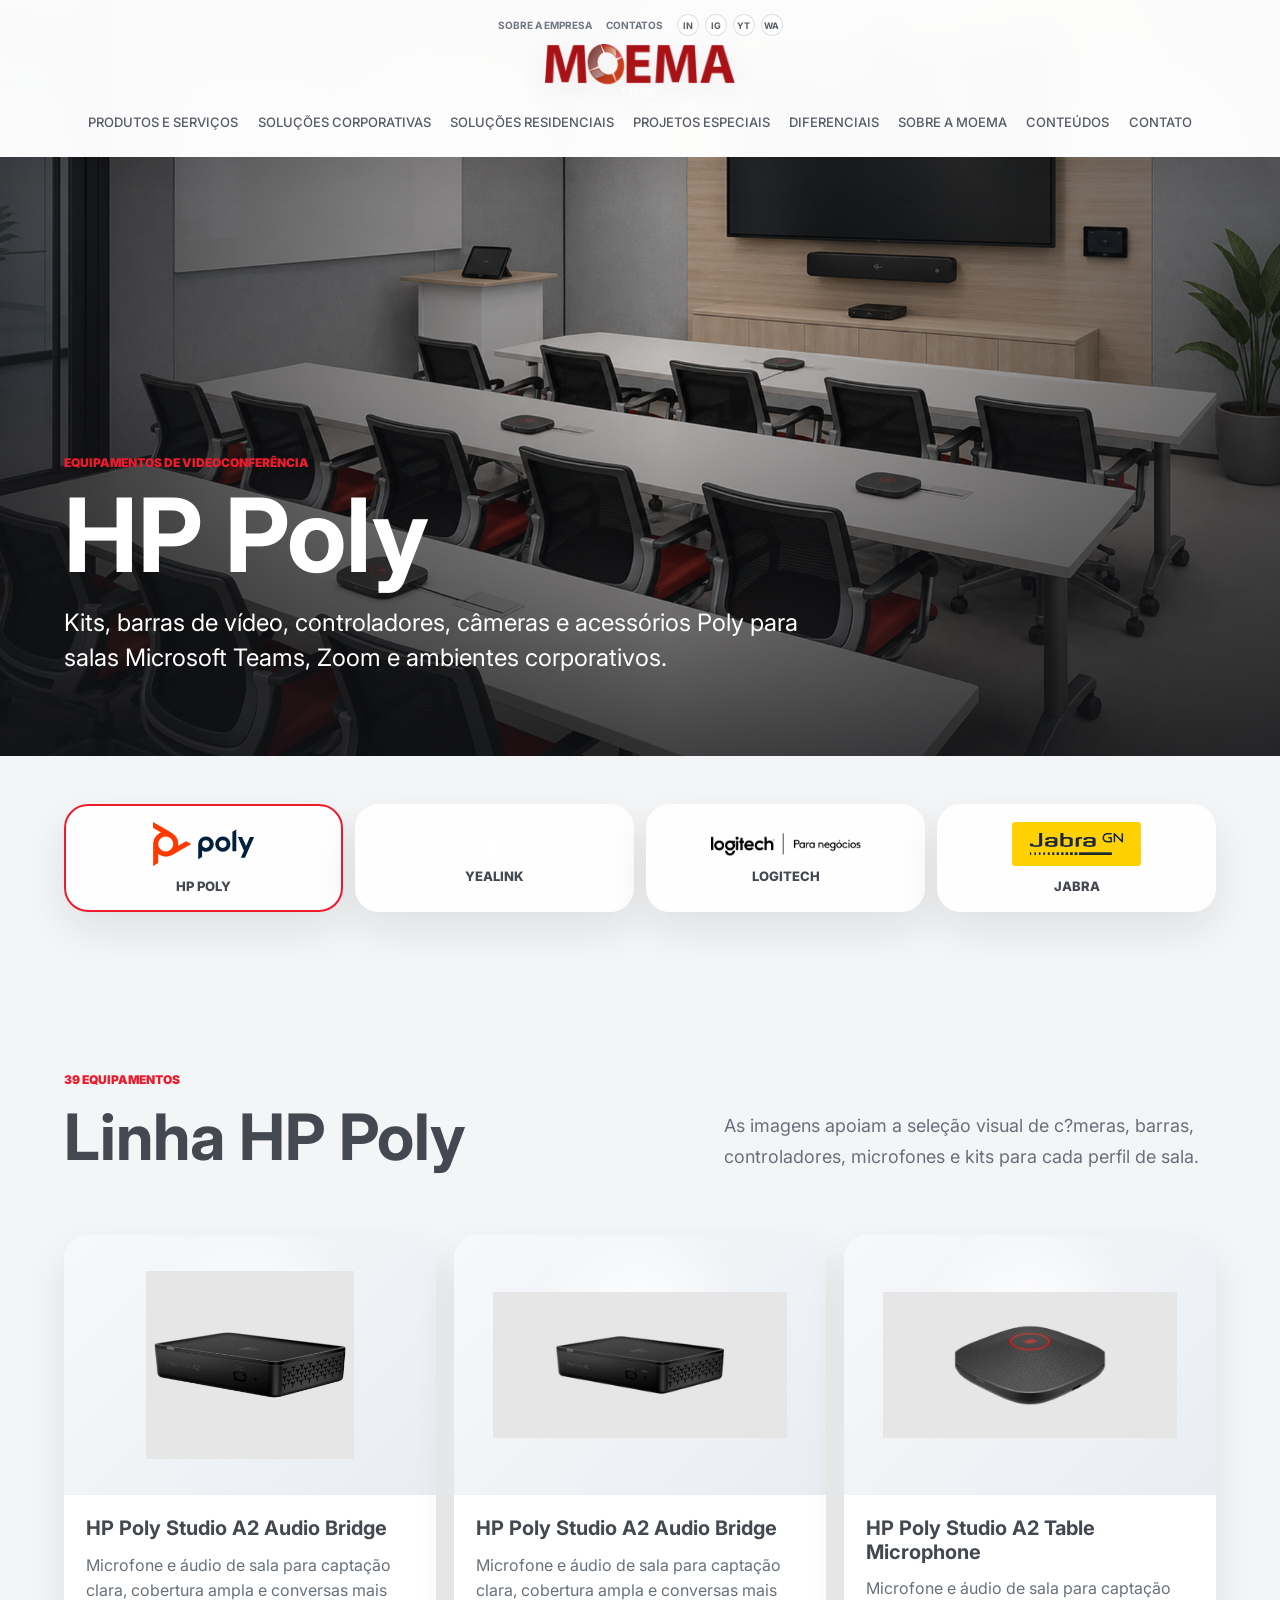
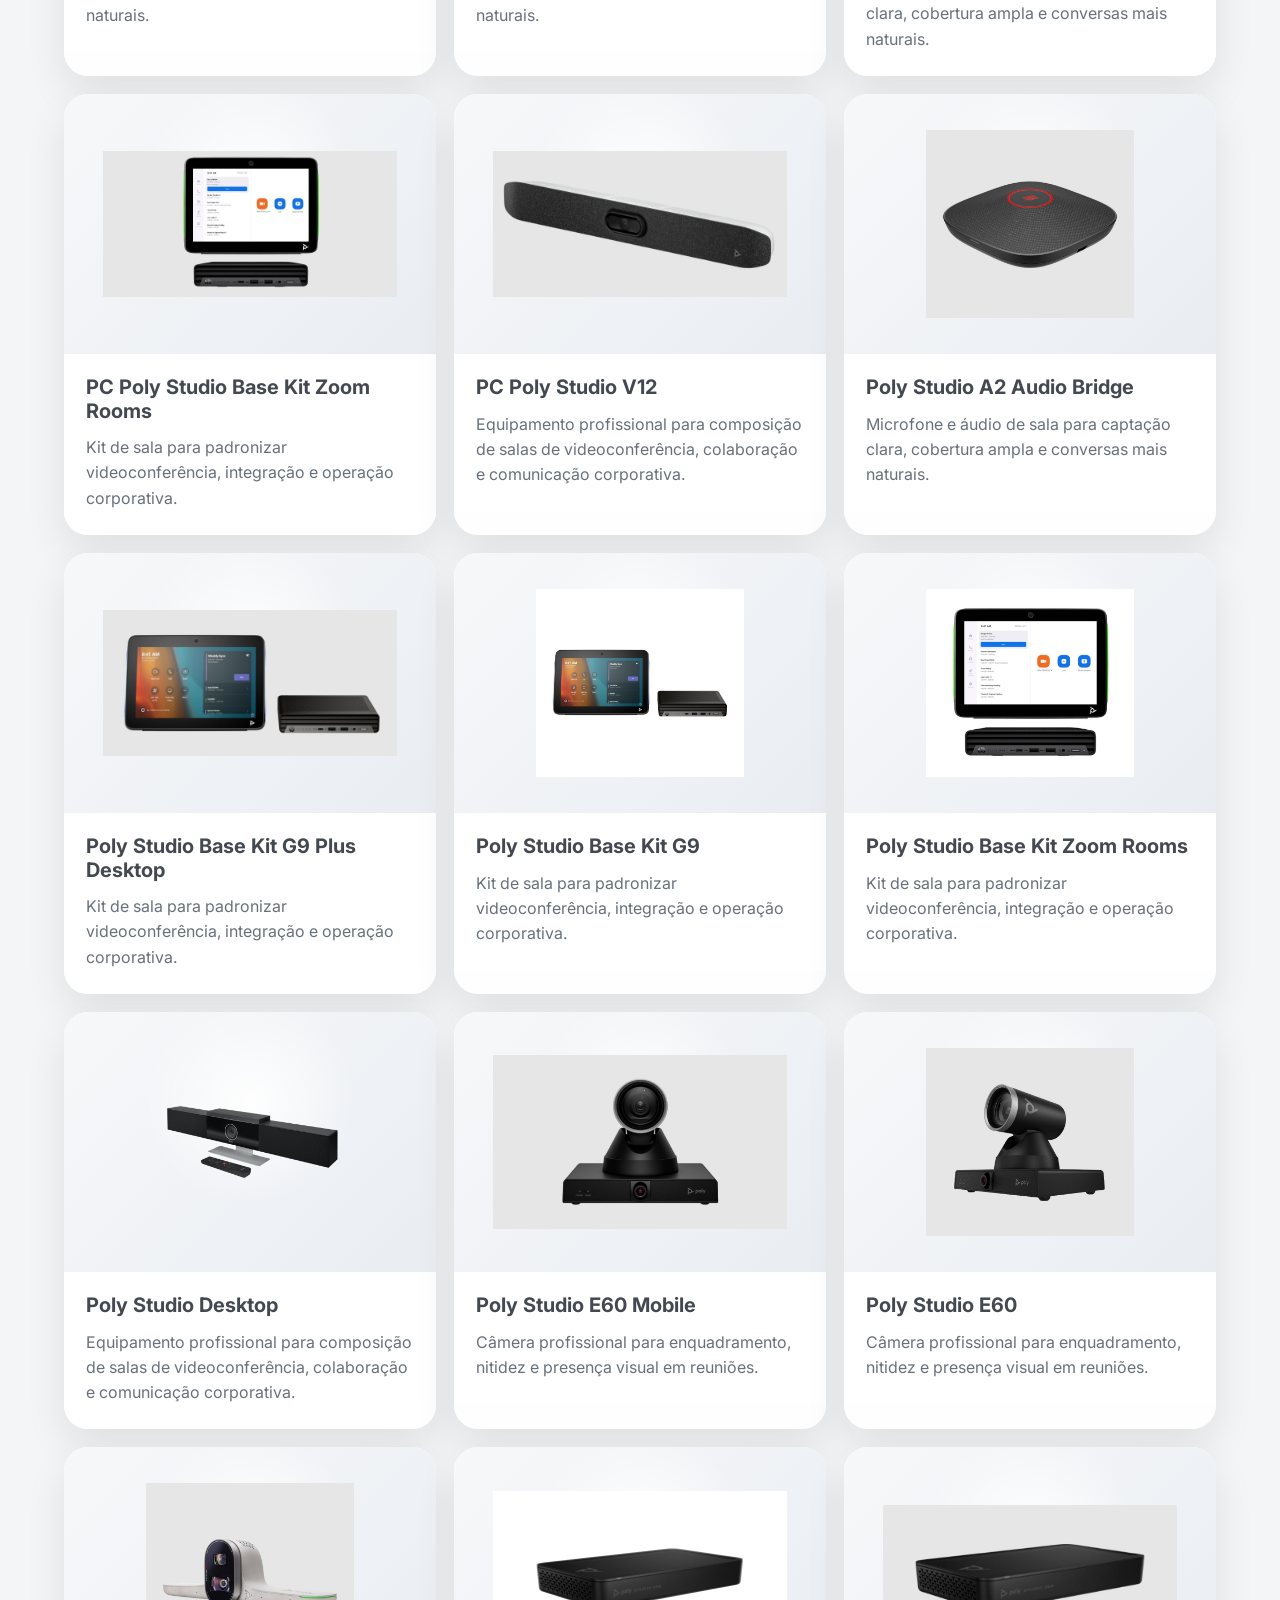
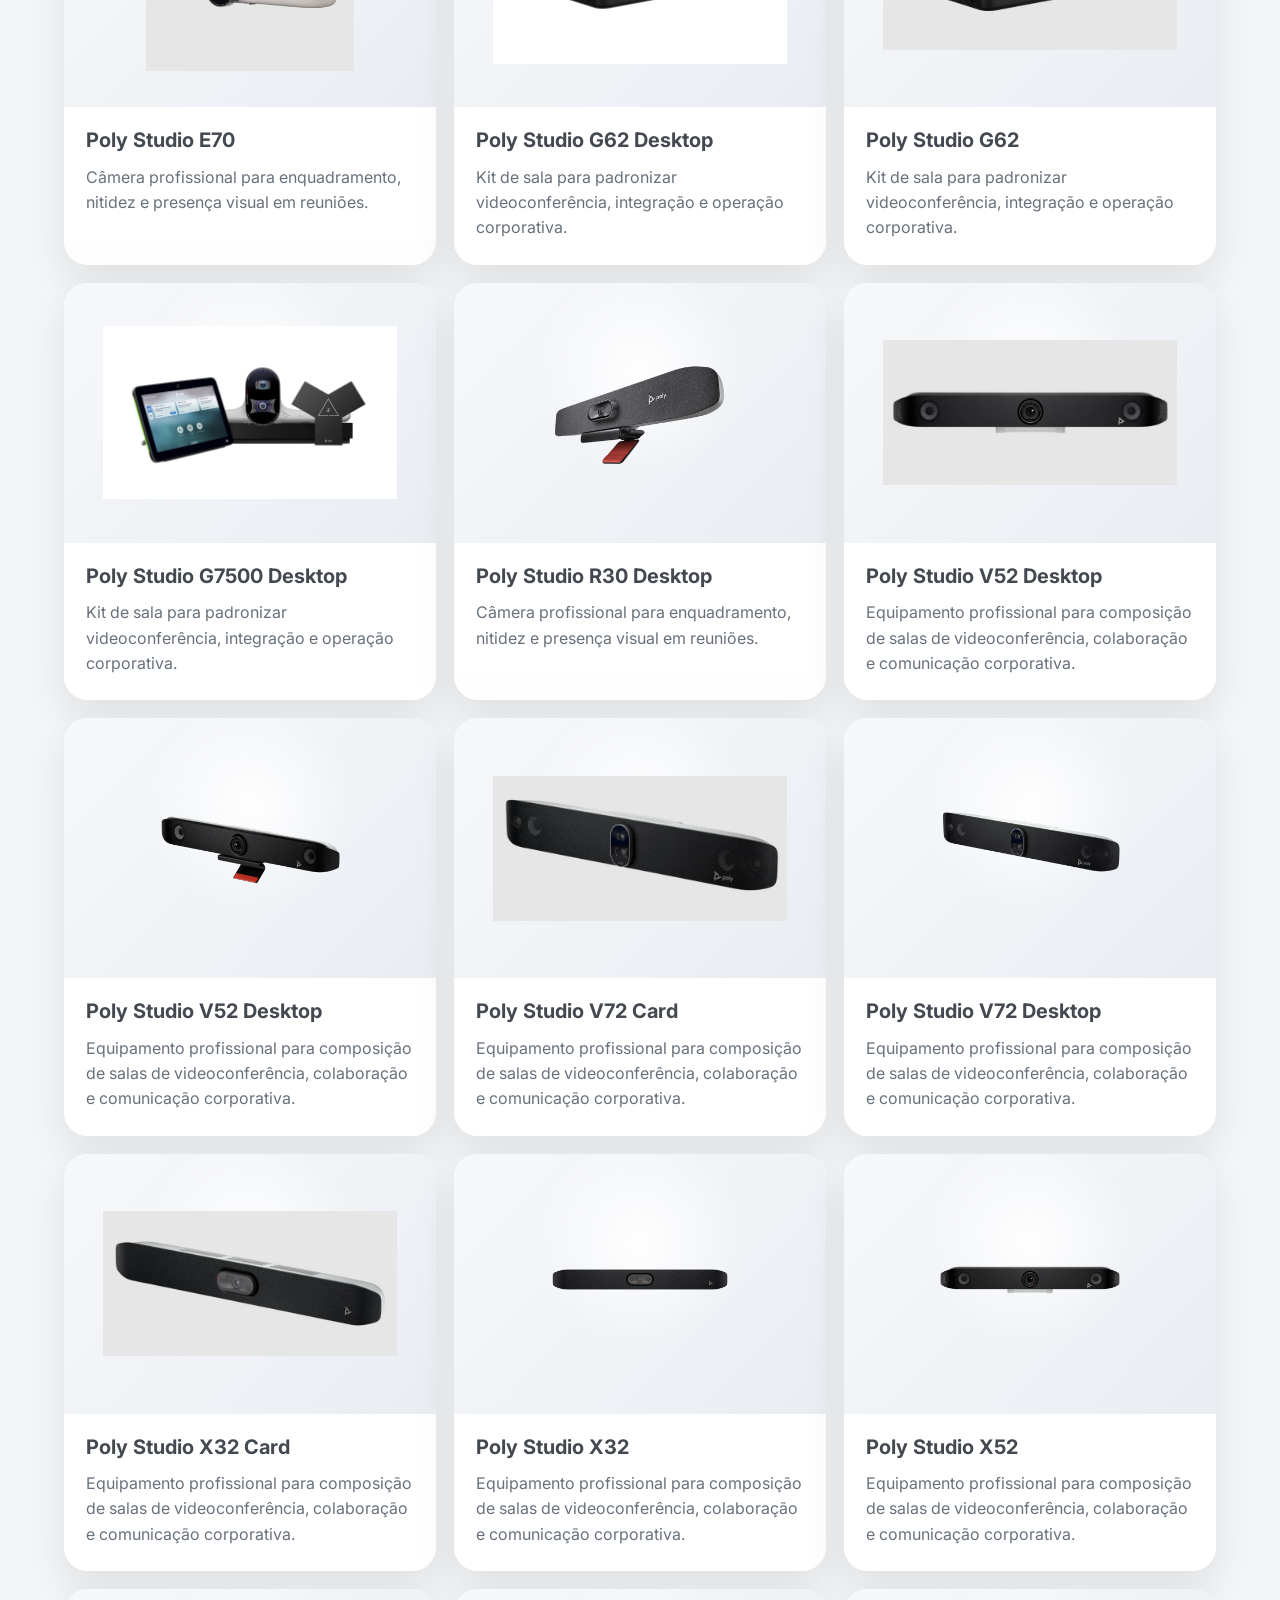
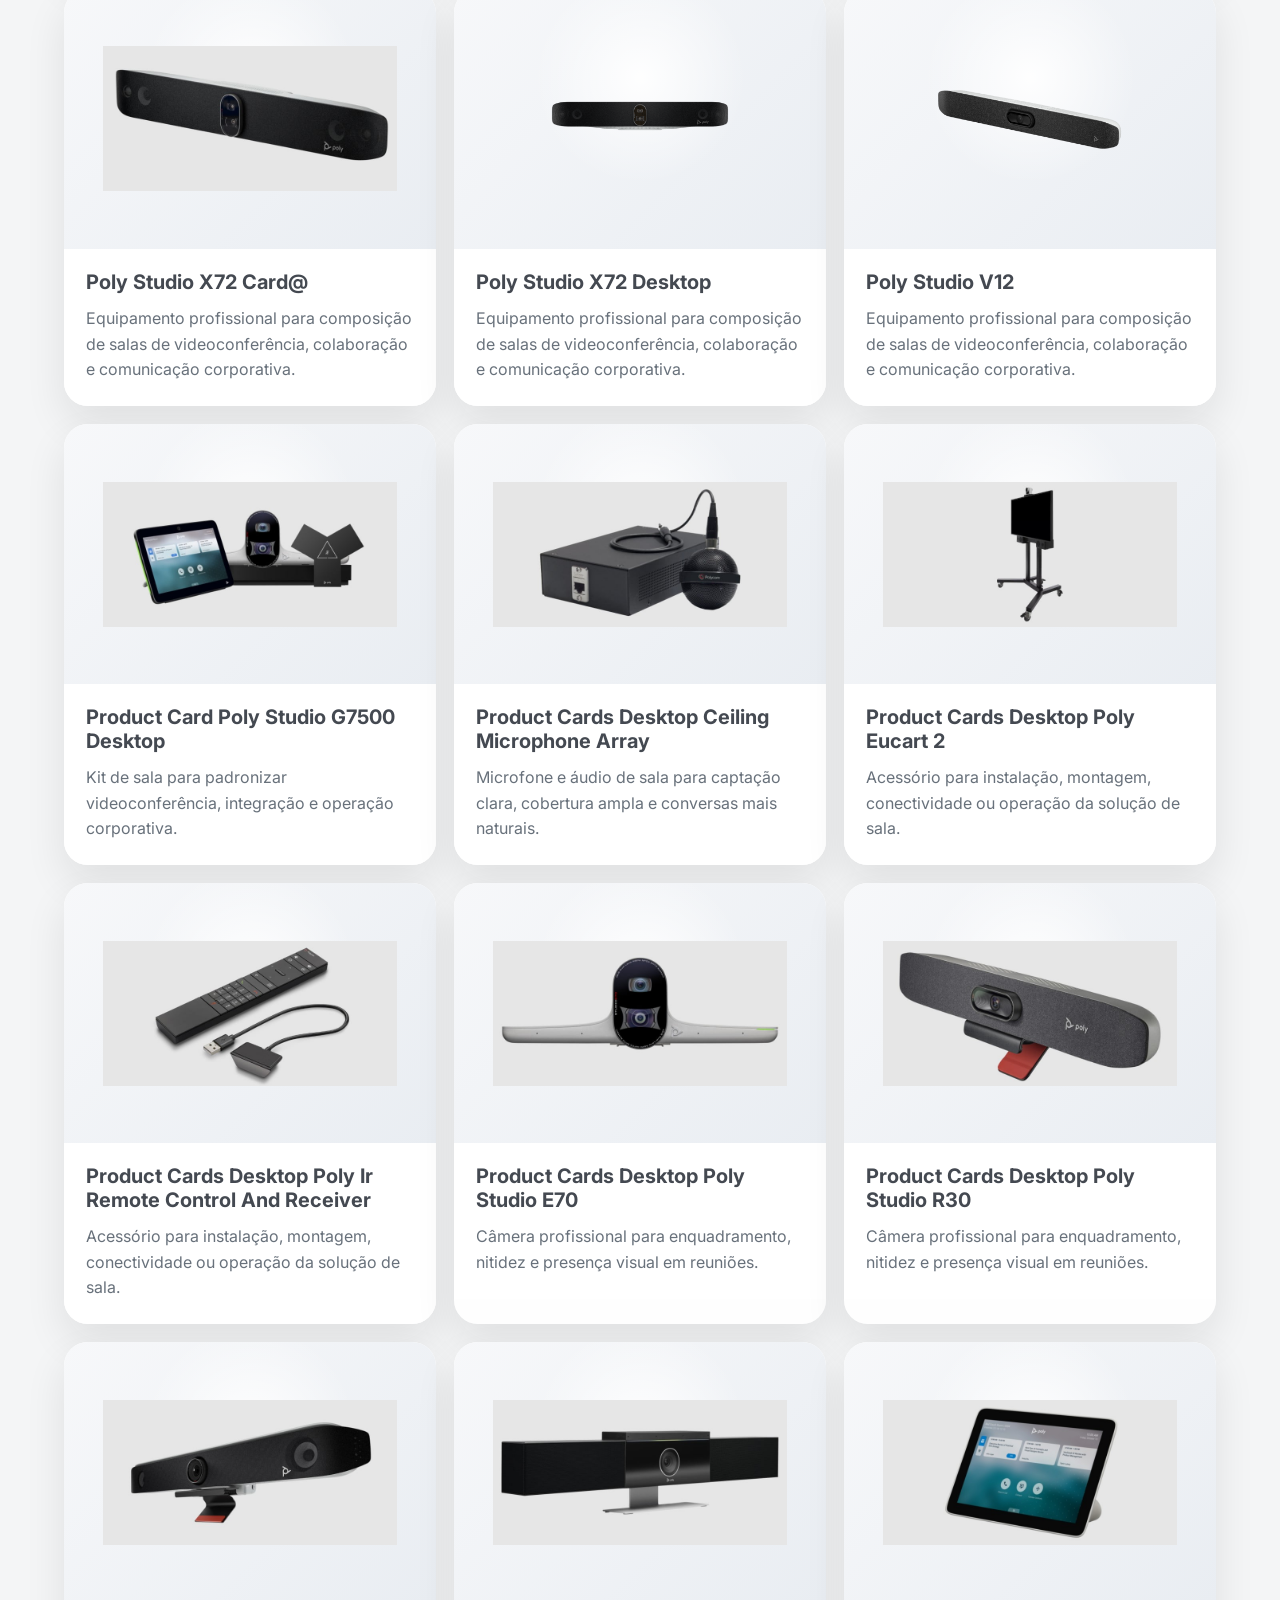
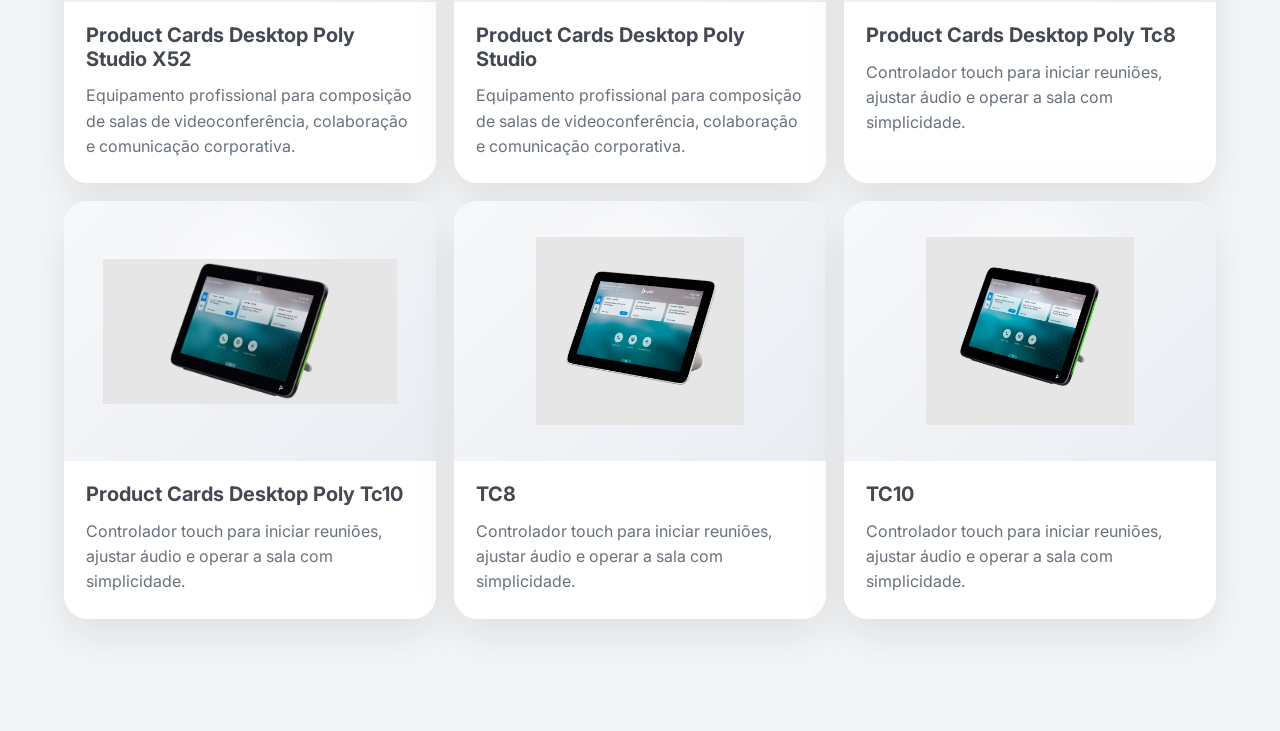
==== commit e32adc4b: "Refine header, text, equipment cards and image lightbox" ====
--- a/equipamentos/index.html
+++ b/equipamentos/index.html
@@ -18,6 +18,16 @@
   </head>
   <body class="solution-page equipment-page">
     <header class="topbar" id="topo">
+      <div class="utility-nav" aria-label="Menu institucional">
+        <a href="../#sobre">Sobre a empresa</a>
+        <a href="../#contato">Contatos</a>
+        <span class="social-links" aria-label="Redes sociais">
+          <a href="../#contato" aria-label="LinkedIn">in</a>
+          <a href="../#contato" aria-label="Instagram">ig</a>
+          <a href="../#contato" aria-label="YouTube">yt</a>
+          <a href="../#contato" aria-label="WhatsApp">wa</a>
+        </span>
+      </div>
       <a class="brand" href="../" aria-label="Moema">
         <img src="../assets/logo-moema.webp" alt="Moema" />
       </a>
@@ -70,7 +80,7 @@
             <h2 id="catalogTitle">Equipamentos disponíveis</h2>
           </div>
           <p>
-            As imagens apoiam a seleção visual de câmeras, barras, controladores, microfones e kits para cada perfil de sala.
+            As imagens apoiam a seleção visual de c?meras, barras, controladores, microfones e kits para cada perfil de sala.
           </p>
         </div>
         <div class="equipment-grid" id="equipmentGrid"></div>
@@ -79,5 +89,6 @@
 
     <script src="../equipment-data.js"></script>
     <script src="../equipment-page.js"></script>
+    <script src="../lightbox.js"></script>
   </body>
 </html>
--- a/styles.css
+++ b/styles.css
@@ -429,8 +429,13 @@
 }
 
 .topbar {
-  min-height: 120px;
-  padding: 22px clamp(22px, 5vw, 78px);
+  min-height: 142px;
+  padding: 14px clamp(22px, 5vw, 78px) 18px;
+  display: grid;
+  grid-template-columns: 1fr;
+  justify-items: center;
+  align-content: center;
+  gap: 8px;
   background: rgba(255, 255, 255, 0.96);
   border-bottom: 0;
   box-shadow: 0 18px 34px rgba(18, 19, 22, 0.07);
@@ -443,9 +448,48 @@
 }
 
 .main-nav {
+  width: 100%;
+  justify-content: center;
   color: #303236;
-  font-size: 15px;
-  font-weight: 800;
+  font-size: 11px;
+  font-weight: 700;
+}
+
+.utility-nav {
+  display: flex;
+  align-items: center;
+  justify-content: center;
+  gap: 14px;
+  color: #6f7680;
+  font-size: 10px;
+  font-weight: 700;
+  text-transform: uppercase;
+}
+
+.utility-nav a {
+  color: inherit;
+}
+
+.utility-nav a:hover {
+  color: var(--red-bright);
+}
+
+.social-links {
+  display: inline-flex;
+  gap: 6px;
+}
+
+.social-links a {
+  width: 22px;
+  height: 22px;
+  display: grid;
+  place-items: center;
+  border: 1px solid rgba(18, 19, 22, 0.12);
+  border-radius: 999px;
+  color: #555b64;
+  background: #fff;
+  font-size: 9px;
+  line-height: 1;
 }
 
 .main-nav a:hover,
@@ -486,7 +530,7 @@
   grid-template-columns: 1fr;
   align-content: start;
   gap: 34px;
-  padding-top: 170px;
+  padding-top: 190px;
   background: rgba(244, 245, 246, 0.82);
 }
 
@@ -732,7 +776,7 @@
 
 @media (max-width: 1040px) {
   .topbar {
-    min-height: 82px;
+    min-height: 92px;
   }
 
   .main-nav {
@@ -742,7 +786,7 @@
   }
 
   .hero {
-    padding-top: 112px;
+    padding-top: 124px;
   }
 
   .hero-panel.hero-showcase {
@@ -1321,7 +1365,7 @@
   grid-template-columns: minmax(0, 1fr);
   align-items: start;
   gap: 34px;
-  padding-top: 170px;
+  padding-top: 190px;
   overflow: hidden;
 }
 
@@ -1445,7 +1489,7 @@
 @media (max-width: 1040px) {
   .main-nav {
     position: fixed;
-    inset: 78px 14px auto;
+    inset: 96px 14px auto;
     display: none;
     flex-direction: column;
     align-items: stretch;
@@ -2004,7 +2048,7 @@
   min-height: 84vh;
   display: grid;
   align-items: end;
-  padding-top: 150px;
+  padding-top: 172px;
   overflow: hidden;
   isolation: isolate;
   background: #101114;
@@ -2106,34 +2150,94 @@
 }
 
 .equipment-image {
-  height: 230px;
+  height: 260px;
   display: grid;
   place-items: center;
-  padding: 20px;
+  padding: 26px;
   background:
     radial-gradient(circle at 50% 34%, rgba(255, 255, 255, 0.95), transparent 42%),
     linear-gradient(135deg, #f7f8fa, #e9edf2);
 }
 
 .equipment-image img {
-  max-width: 100%;
-  max-height: 100%;
+  max-width: 92%;
+  max-height: 188px;
   object-fit: contain;
 }
 
 .equipment-copy {
-  padding: 20px;
+  padding: 22px 22px 24px;
+  background: #fff;
 }
 
 .equipment-copy h3 {
   color: var(--ink);
-  font-size: 21px;
+  font-size: 20px;
+  line-height: 1.18;
 }
 
 .equipment-copy p {
   margin: 0;
   color: var(--gray-700);
   line-height: 1.58;
+}
+
+.slider-slide img,
+.case-strip img,
+.hero-showcase-image,
+.equipment-card img {
+  cursor: zoom-in;
+}
+
+body.lightbox-open {
+  overflow: hidden;
+}
+
+.image-lightbox {
+  position: fixed;
+  inset: 0;
+  z-index: 200;
+  display: none;
+  align-items: center;
+  justify-items: center;
+  padding: clamp(18px, 4vw, 54px);
+  background: rgba(8, 9, 12, 0.88);
+  backdrop-filter: blur(18px);
+}
+
+.image-lightbox.open {
+  display: grid;
+}
+
+.image-lightbox img {
+  max-width: min(1480px, 94vw);
+  max-height: 82vh;
+  object-fit: contain;
+  border-radius: 24px;
+  box-shadow: 0 30px 80px rgba(0, 0, 0, 0.38);
+}
+
+.image-lightbox span {
+  margin-top: 16px;
+  color: #fff;
+  font-size: 13px;
+  font-weight: 800;
+  text-transform: uppercase;
+}
+
+.lightbox-close {
+  position: fixed;
+  top: 22px;
+  right: 24px;
+  width: 44px;
+  height: 44px;
+  border: 0;
+  border-radius: 999px;
+  color: #101114;
+  background: #fff;
+  cursor: pointer;
+  font-size: 30px;
+  line-height: 1;
 }
 
 @media (max-width: 1040px) {
@@ -2153,7 +2257,7 @@
 
   .equipment-hero {
     min-height: 72vh;
-    padding-top: 108px;
+    padding-top: 120px;
   }
 
   .equipment-image {
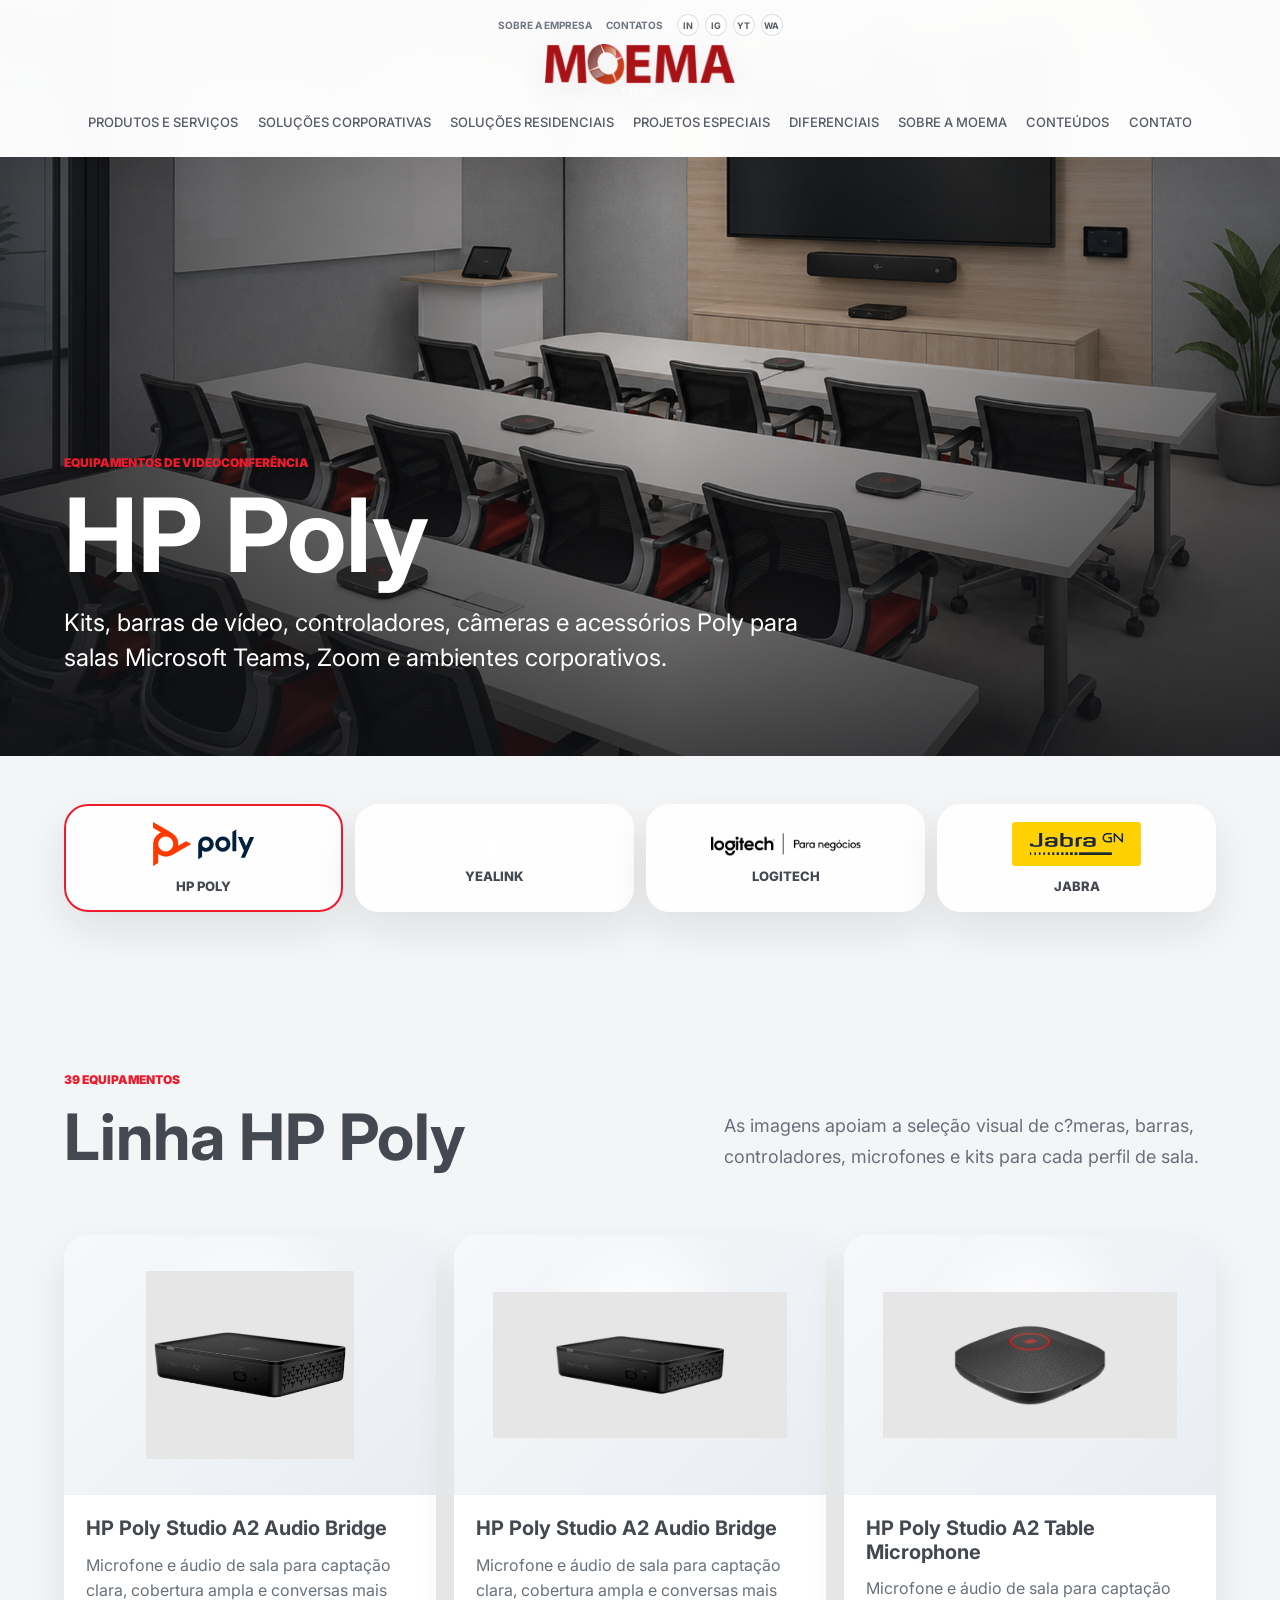
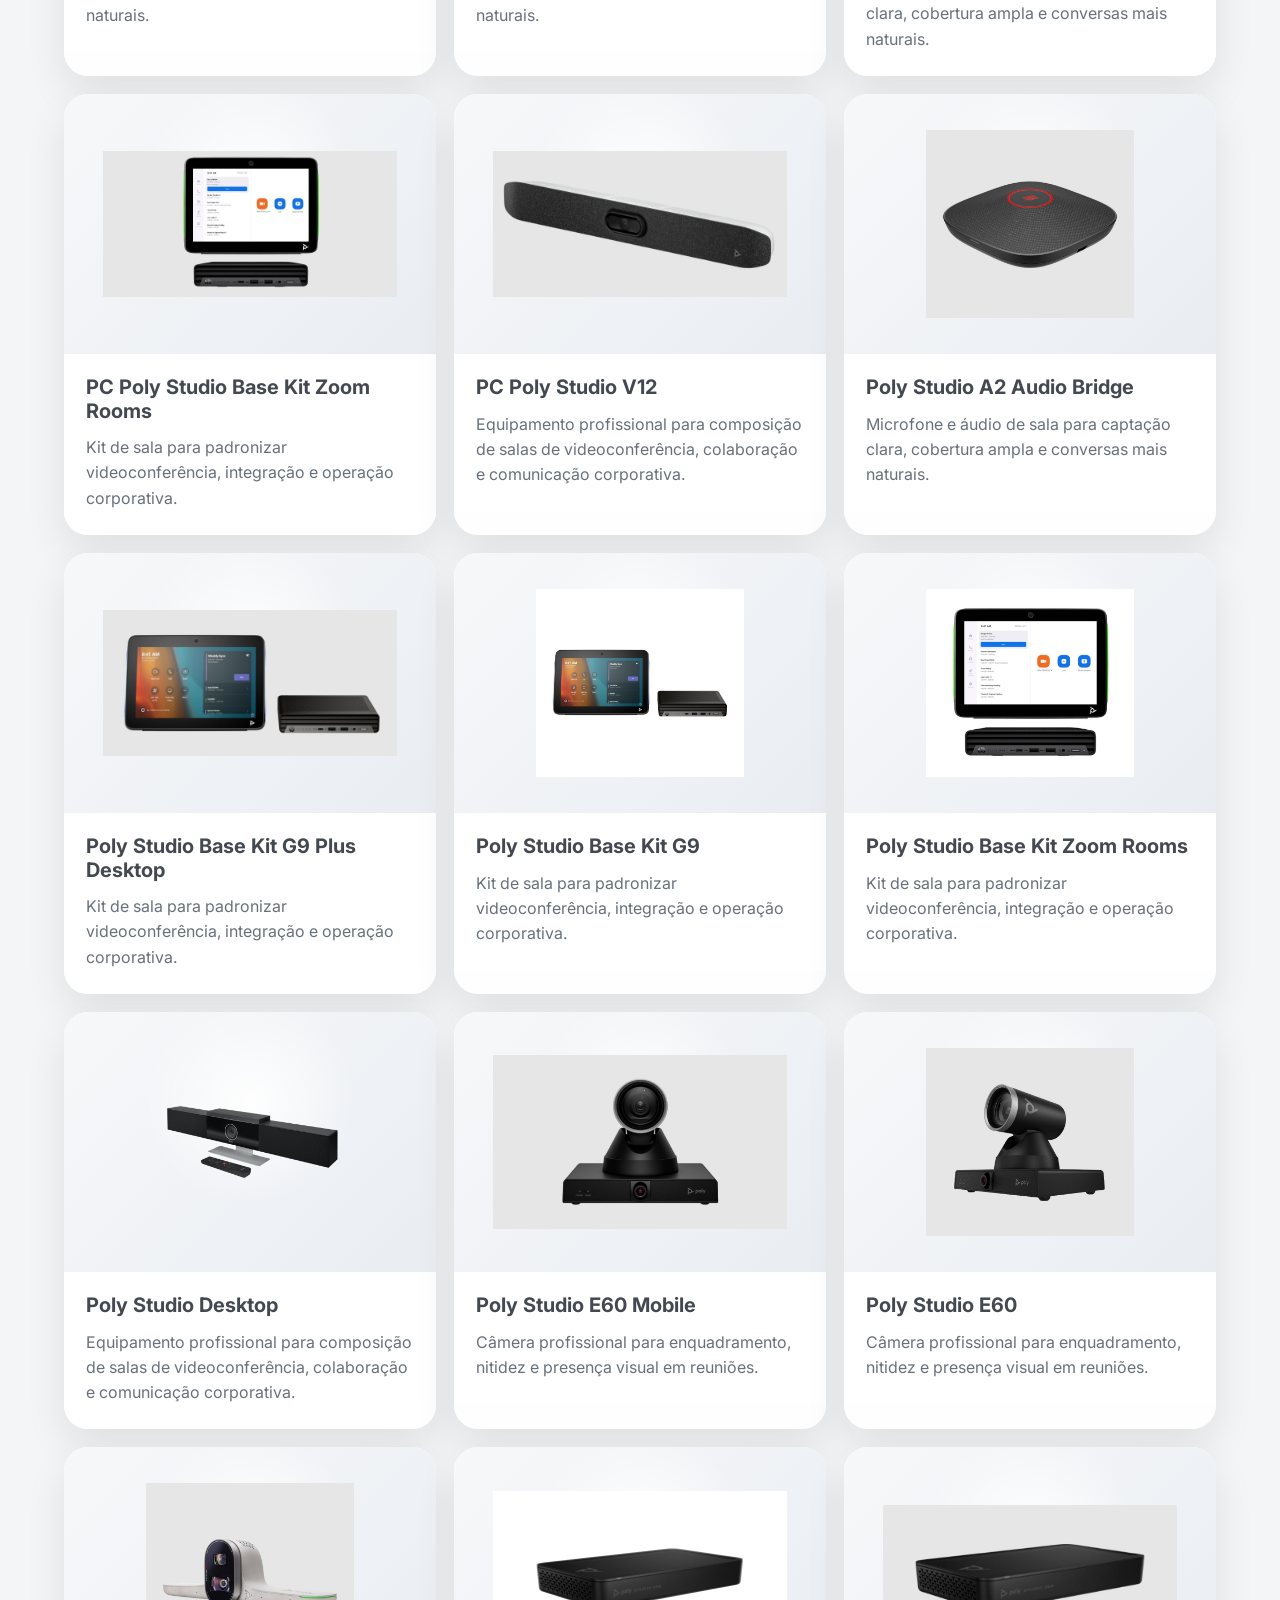
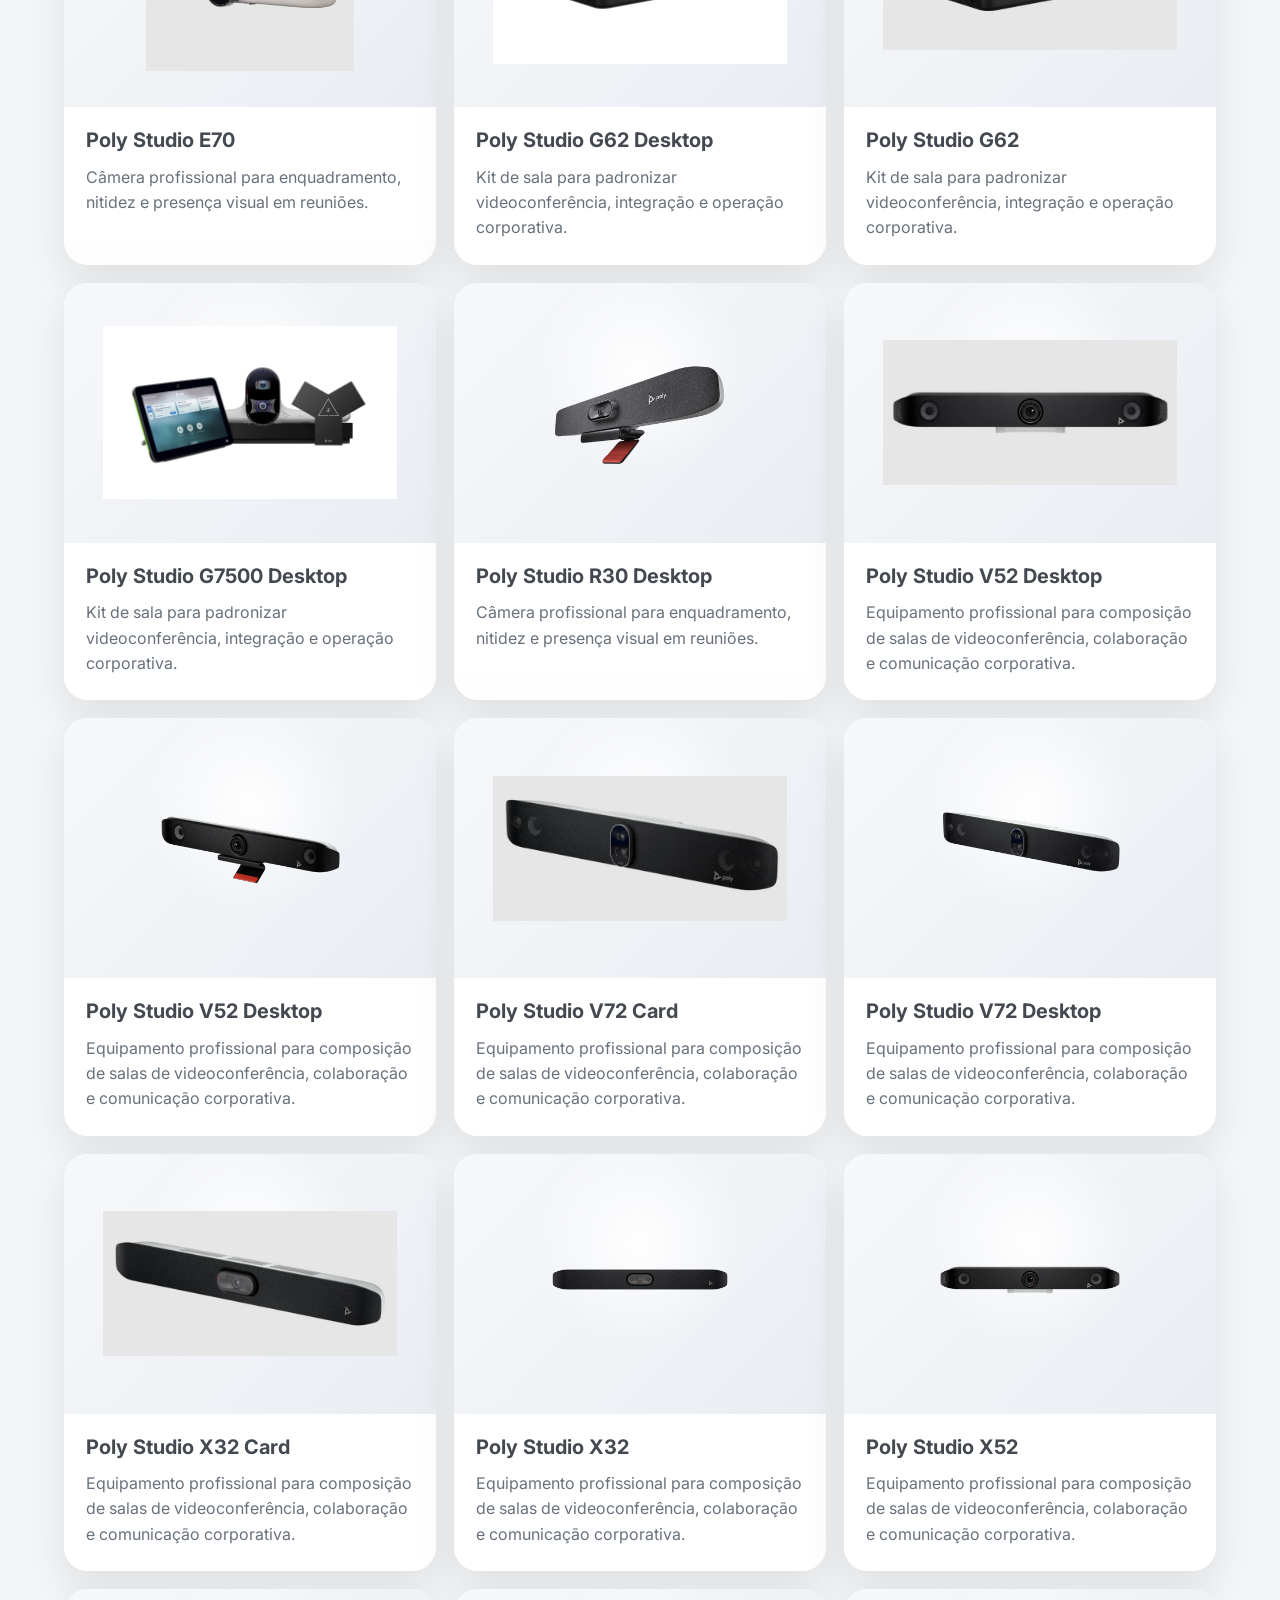
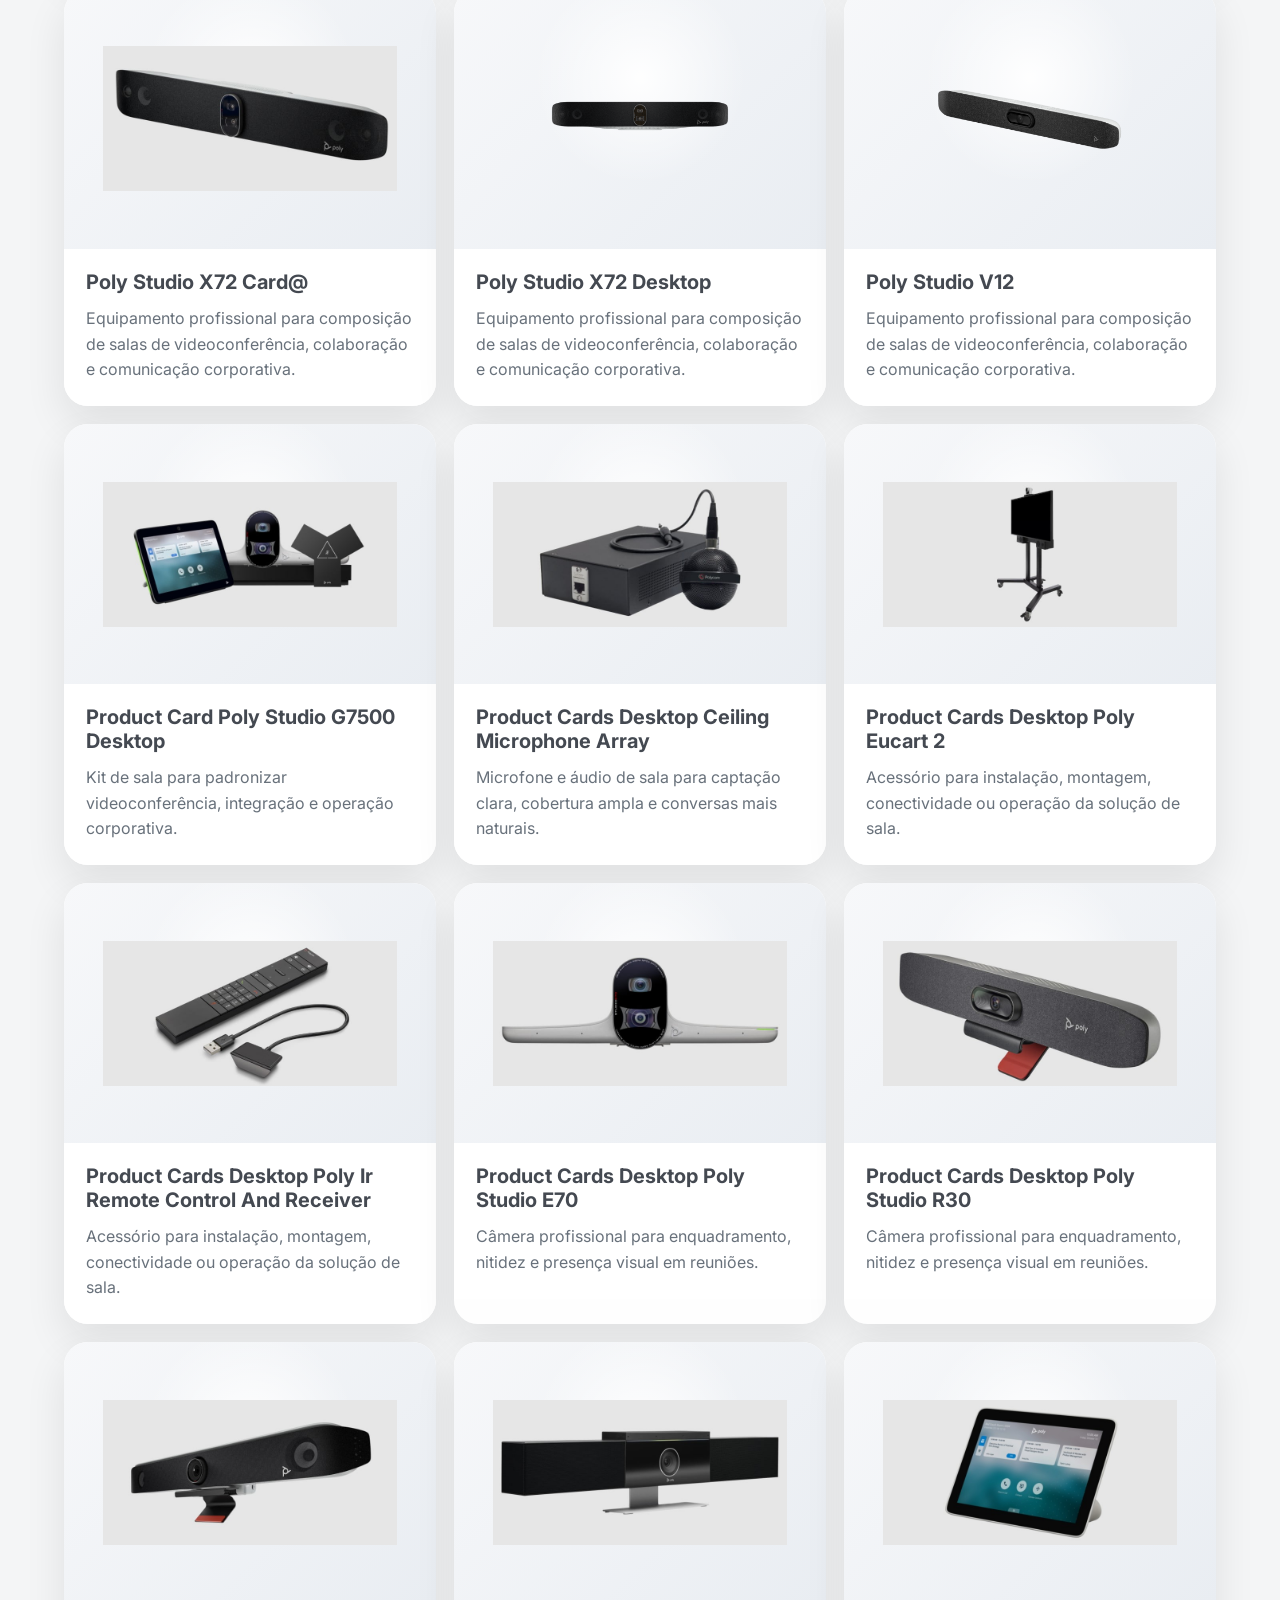
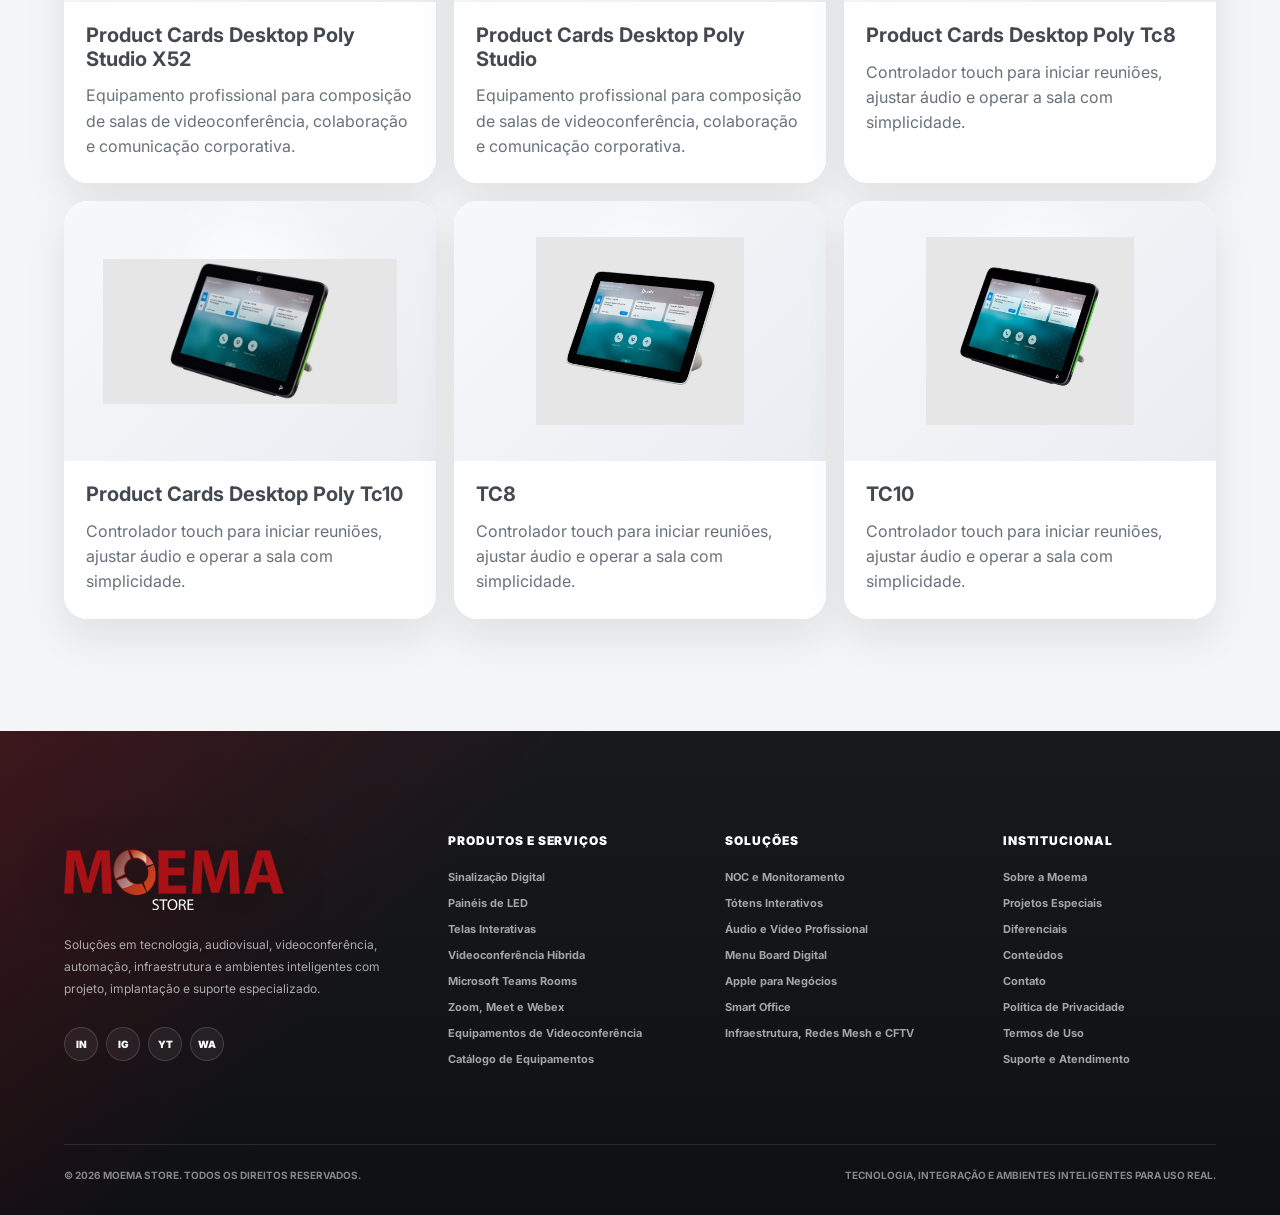
==== commit 1d00cd79: "Add comprehensive footer navigation" ====
--- a/equipamentos/index.html
+++ b/equipamentos/index.html
@@ -90,5 +90,6 @@
     <script src="../equipment-data.js"></script>
     <script src="../equipment-page.js"></script>
     <script src="../lightbox.js"></script>
+    <script src="../footer.js"></script>
   </body>
 </html>
--- a/styles.css
+++ b/styles.css
@@ -2240,6 +2240,129 @@
   line-height: 1;
 }
 
+.site-footer {
+  position: relative;
+  z-index: 1;
+  padding: clamp(72px, 8vw, 118px) clamp(22px, 5vw, 78px) 34px;
+  color: #e7e9ed;
+  background:
+    linear-gradient(135deg, rgba(179, 15, 23, 0.24), transparent 34%),
+    linear-gradient(180deg, #17191d, #0f1013);
+}
+
+.footer-inner {
+  max-width: 1380px;
+  margin: 0 auto;
+  display: grid;
+  grid-template-columns: minmax(260px, 1.2fr) repeat(3, minmax(170px, 0.8fr));
+  gap: clamp(34px, 5vw, 82px);
+  align-items: start;
+}
+
+.footer-logo {
+  display: inline-flex;
+  width: min(220px, 58vw);
+  padding: 16px 0 24px;
+}
+
+.footer-logo img {
+  width: 100%;
+  height: auto;
+  filter: drop-shadow(0 12px 22px rgba(0, 0, 0, 0.28));
+}
+
+.footer-brand-col p {
+  max-width: 360px;
+  margin: 0;
+  color: rgba(231, 233, 237, 0.7);
+  font-size: 12px;
+  line-height: 1.8;
+}
+
+.footer-social {
+  display: flex;
+  gap: 8px;
+  margin-top: 28px;
+}
+
+.footer-social a {
+  width: 34px;
+  height: 34px;
+  display: grid;
+  place-items: center;
+  border: 1px solid rgba(255, 255, 255, 0.14);
+  border-radius: 999px;
+  color: #fff;
+  background: rgba(255, 255, 255, 0.06);
+  font-size: 10px;
+  font-weight: 900;
+  text-transform: uppercase;
+}
+
+.footer-col {
+  display: grid;
+  gap: 10px;
+}
+
+.footer-col strong {
+  margin-bottom: 12px;
+  color: #fff;
+  font-size: 12px;
+  font-weight: 900;
+  letter-spacing: 0.08em;
+  text-transform: uppercase;
+}
+
+.footer-col a {
+  color: rgba(231, 233, 237, 0.68);
+  font-size: 11px;
+  font-weight: 700;
+  line-height: 1.45;
+  transition:
+    color 0.2s ease,
+    transform 0.2s ease;
+}
+
+.footer-col a:hover {
+  color: #fff;
+  transform: translateX(3px);
+}
+
+.footer-bottom {
+  max-width: 1380px;
+  margin: clamp(54px, 6vw, 86px) auto 0;
+  padding-top: 24px;
+  display: flex;
+  justify-content: space-between;
+  gap: 24px;
+  border-top: 1px solid rgba(255, 255, 255, 0.1);
+  color: rgba(231, 233, 237, 0.54);
+  font-size: 10px;
+  font-weight: 700;
+  text-transform: uppercase;
+}
+
+@media (max-width: 1040px) {
+  .footer-inner {
+    grid-template-columns: repeat(2, minmax(0, 1fr));
+  }
+}
+
+@media (max-width: 680px) {
+  .site-footer {
+    padding: 58px 20px 28px;
+  }
+
+  .footer-inner {
+    grid-template-columns: 1fr;
+    gap: 34px;
+  }
+
+  .footer-bottom {
+    display: grid;
+  }
+}
+
 @media (max-width: 1040px) {
   .brand-equipment-menu,
   .brand-tabs,
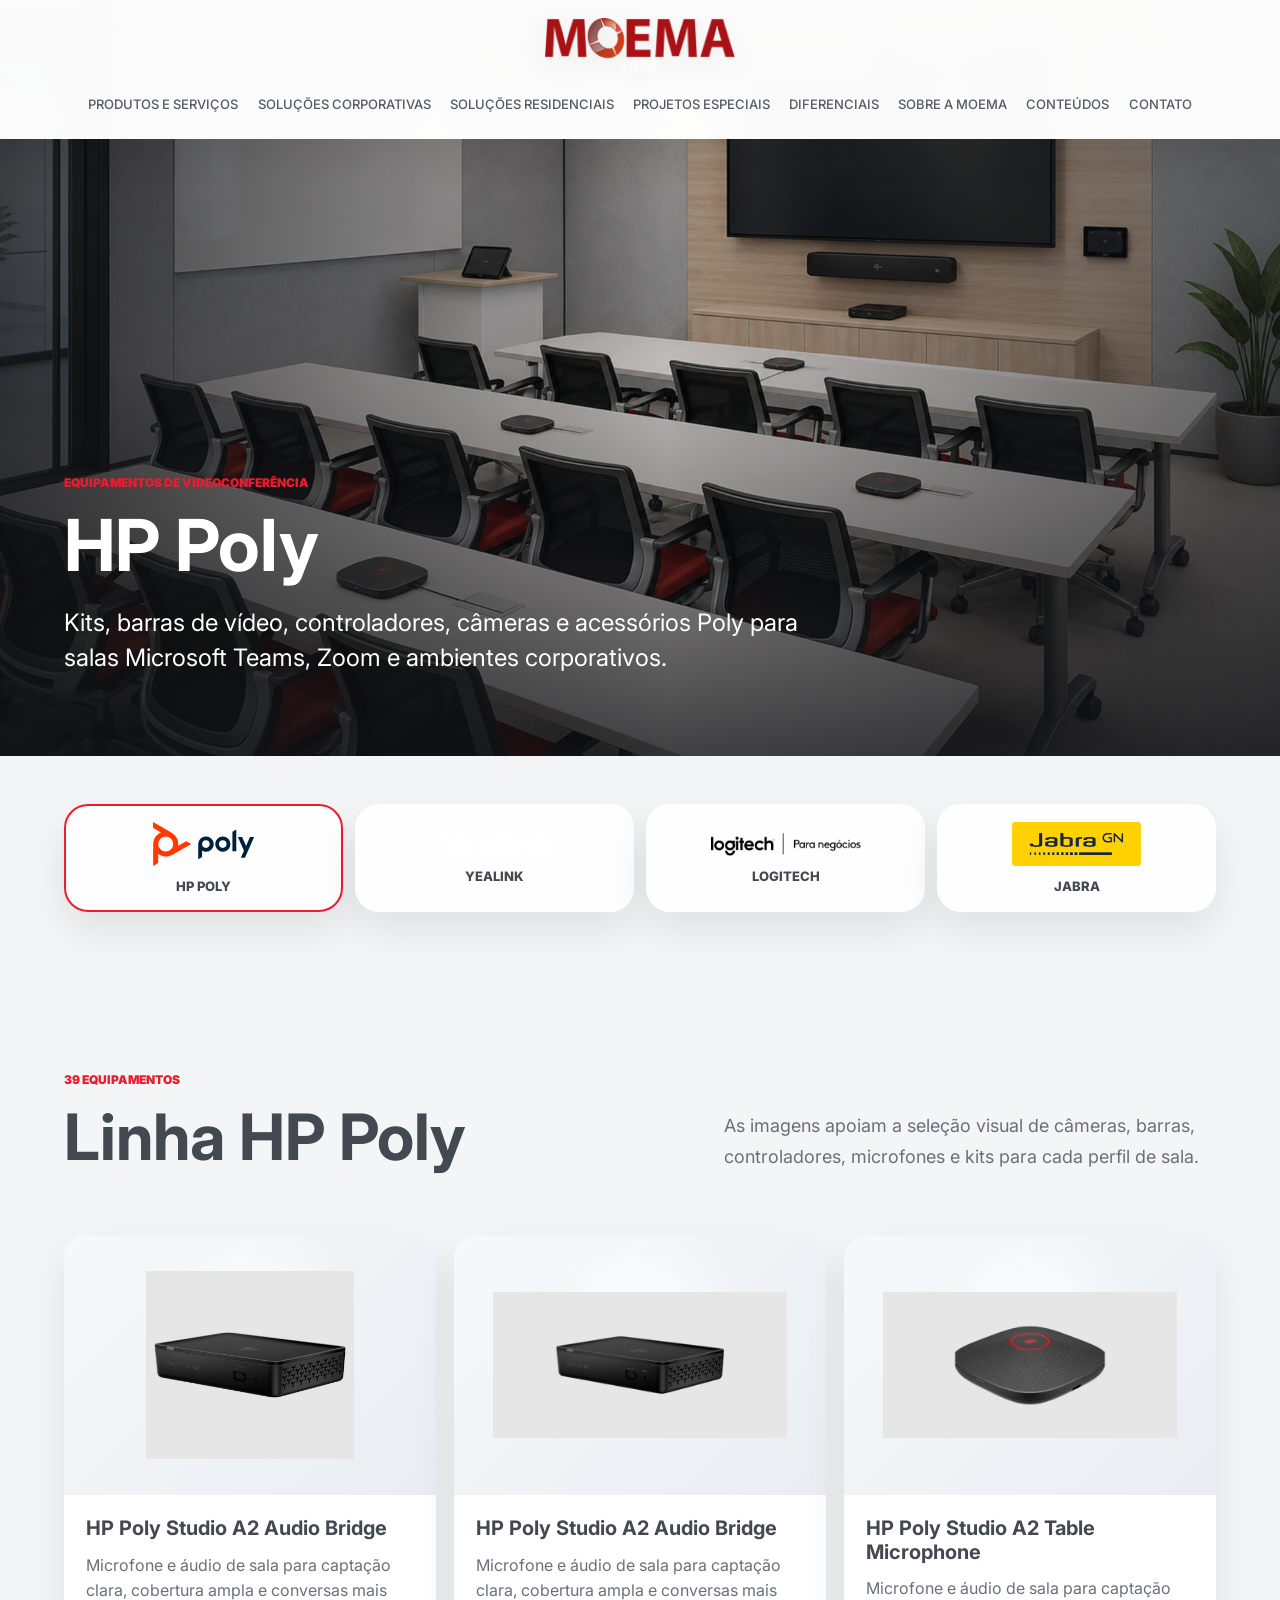
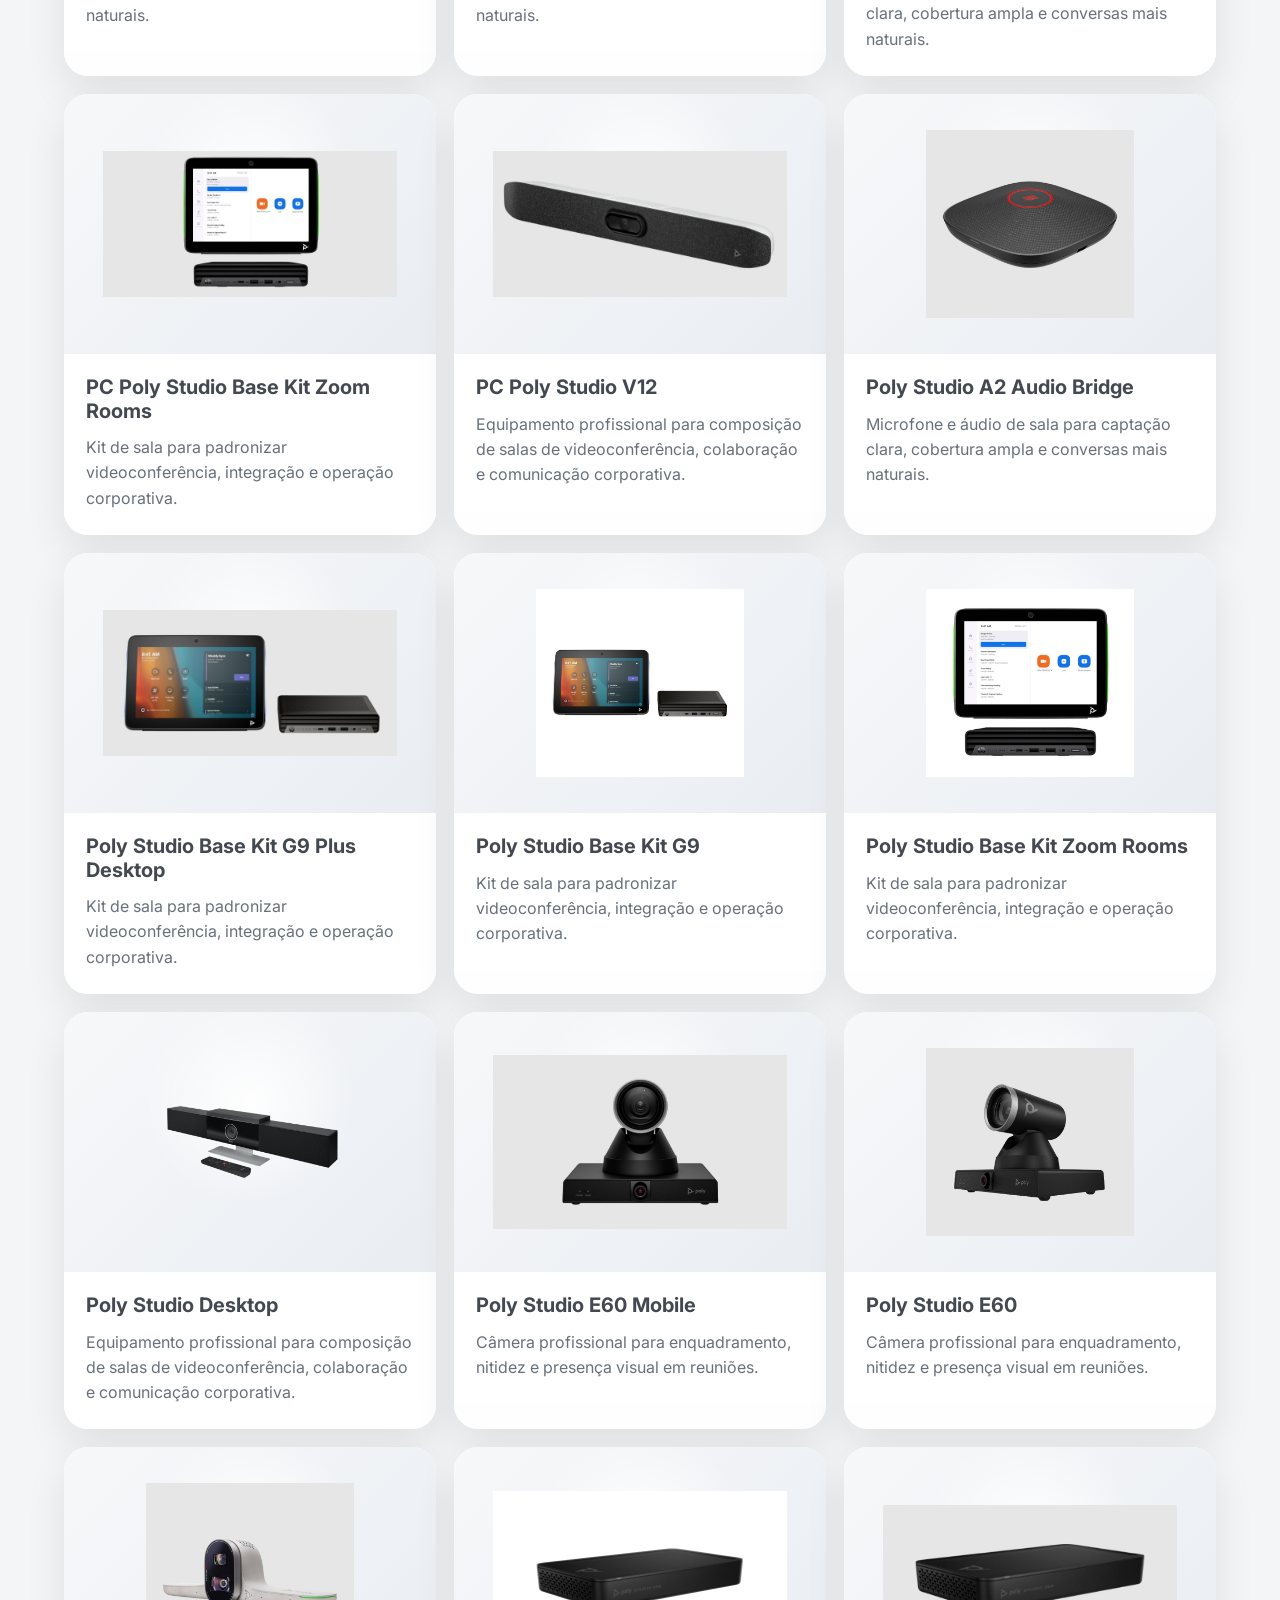
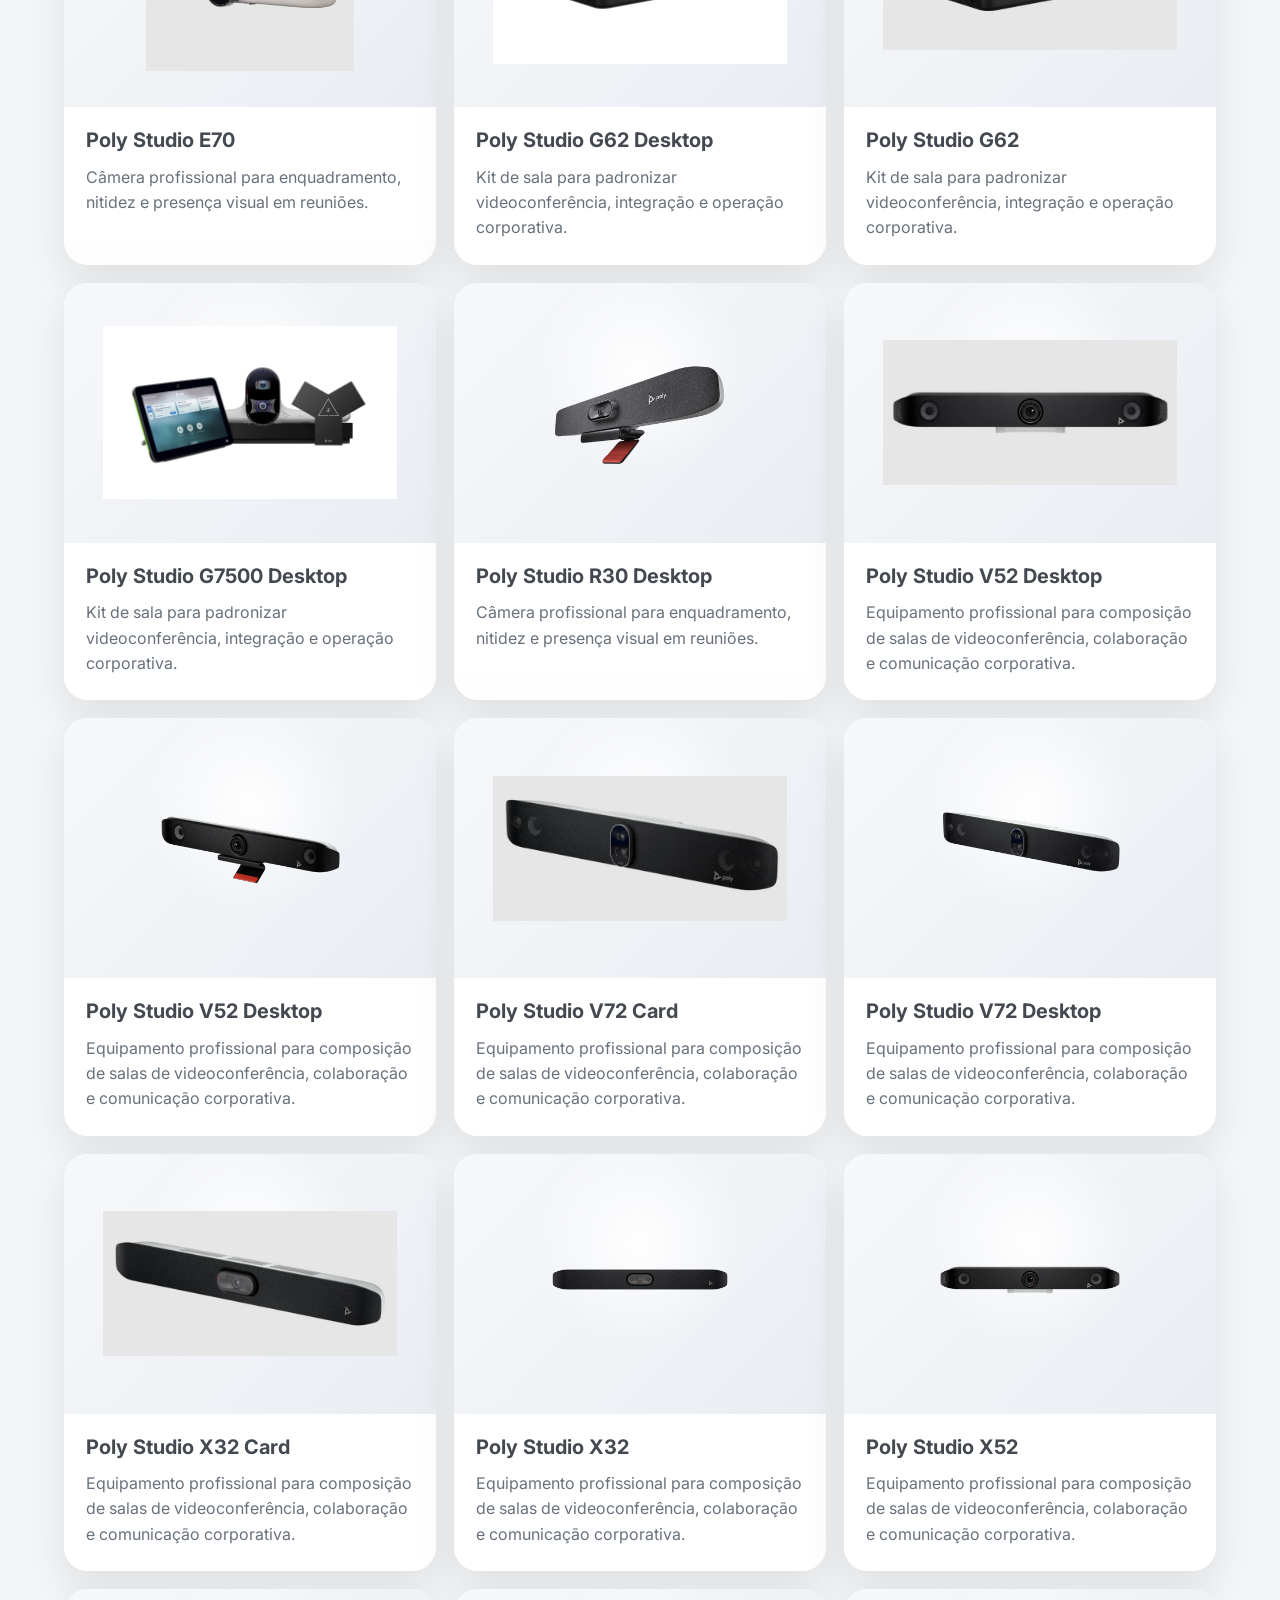
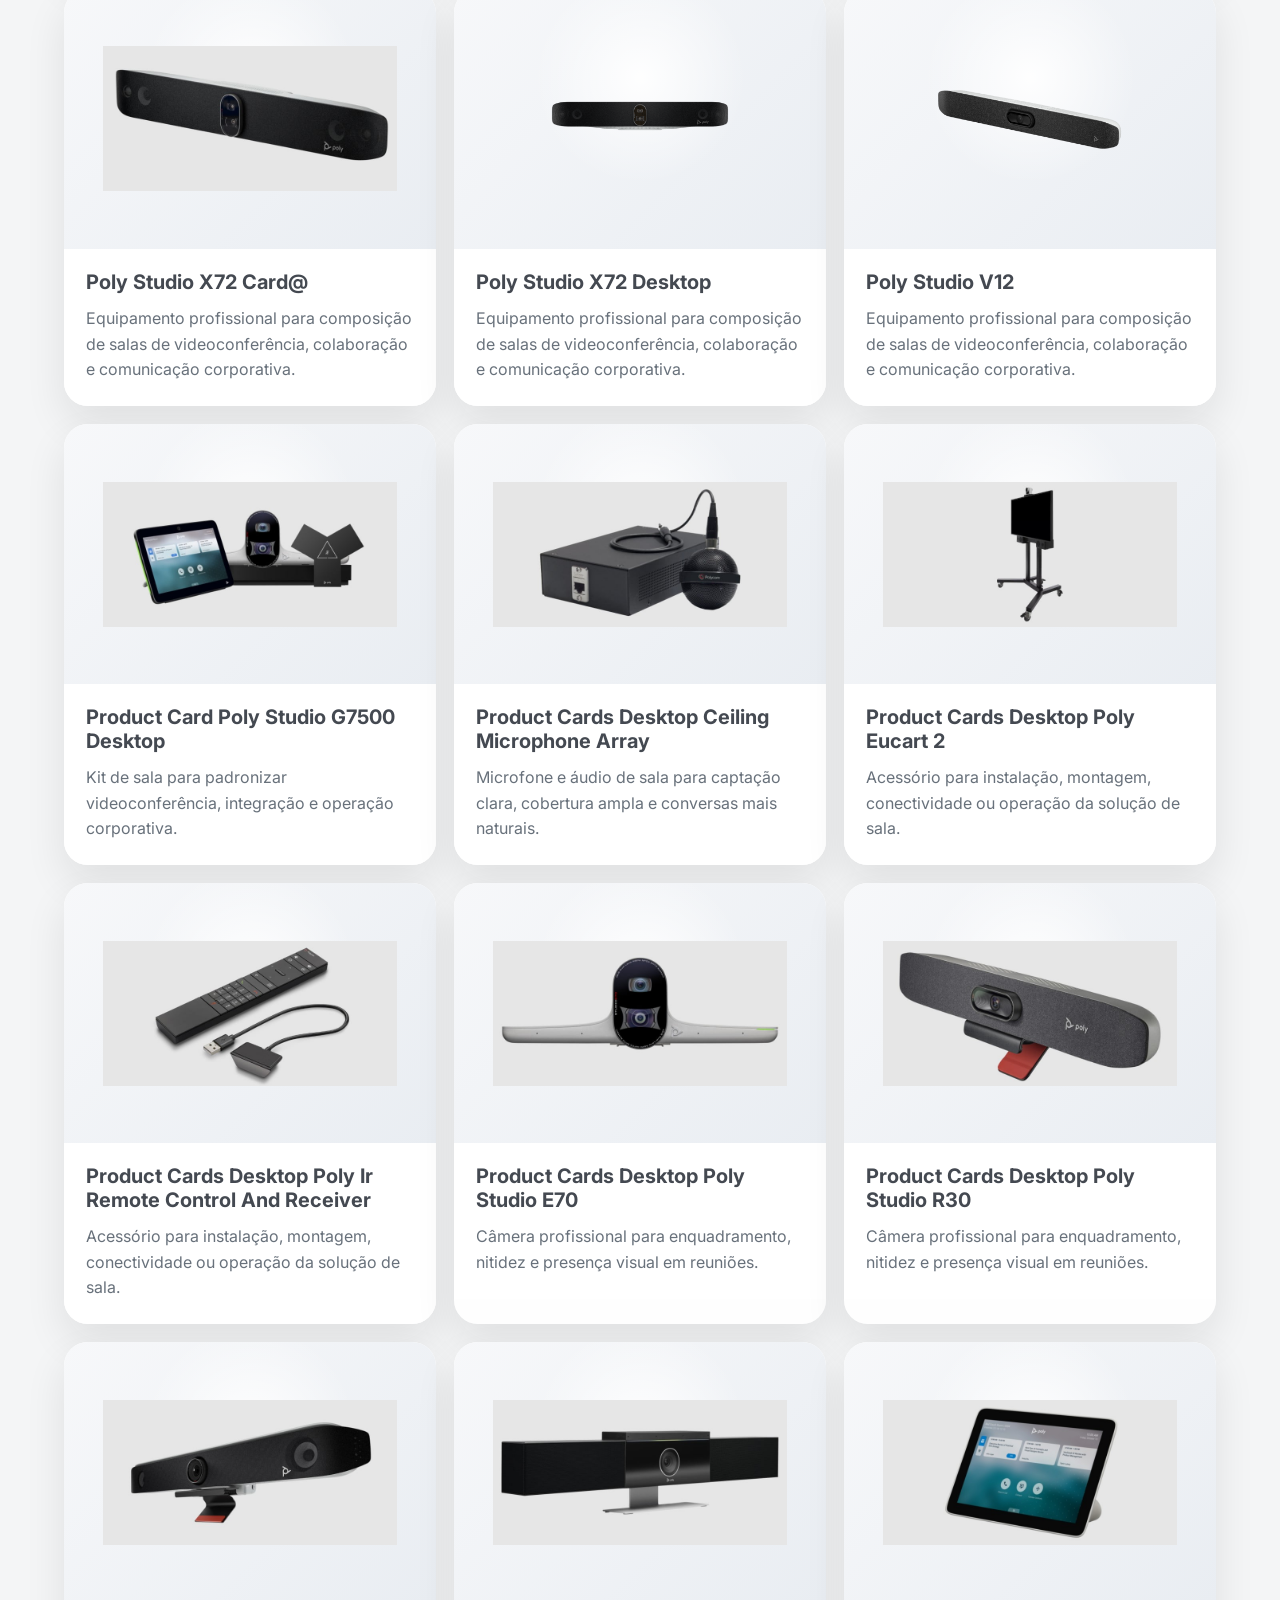
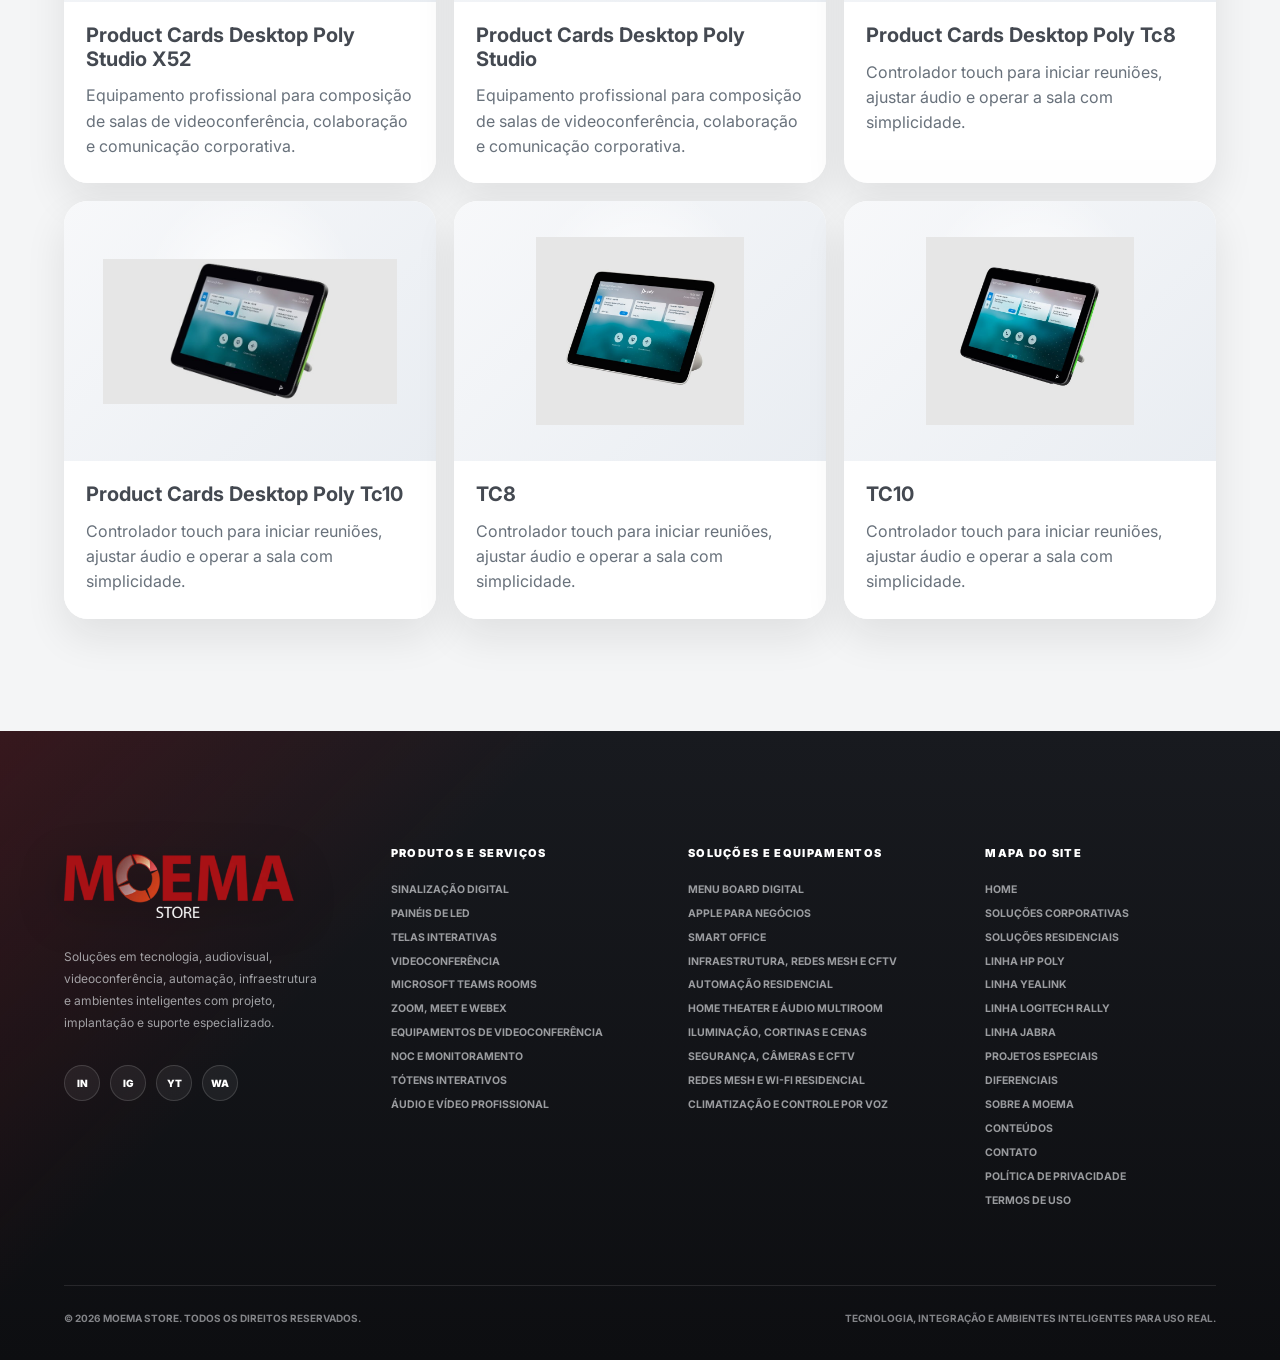
==== commit 57a9efd1: "Ajusta header rodape e textos" ====
--- a/equipamentos/index.html
+++ b/equipamentos/index.html
@@ -18,16 +18,6 @@
   </head>
   <body class="solution-page equipment-page">
     <header class="topbar" id="topo">
-      <div class="utility-nav" aria-label="Menu institucional">
-        <a href="../#sobre">Sobre a empresa</a>
-        <a href="../#contato">Contatos</a>
-        <span class="social-links" aria-label="Redes sociais">
-          <a href="../#contato" aria-label="LinkedIn">in</a>
-          <a href="../#contato" aria-label="Instagram">ig</a>
-          <a href="../#contato" aria-label="YouTube">yt</a>
-          <a href="../#contato" aria-label="WhatsApp">wa</a>
-        </span>
-      </div>
       <a class="brand" href="../" aria-label="Moema">
         <img src="../assets/logo-moema.webp" alt="Moema" />
       </a>
@@ -39,7 +29,7 @@
         <div class="nav-item has-submenu">
           <a class="submenu-trigger" href="../#produtos" aria-expanded="false">Produtos e Serviços</a>
           <div class="submenu submenu-compact">
-            <a href="../solucoes-corporativas/?solucao=videoconferencia-hibrida">Videoconferência Híbrida</a>
+            <a href="../solucoes-corporativas/?solucao=videoconferencia-hibrida">Videoconferência</a>
             <a href="../solucoes-corporativas/?solucao=microsoft-teams-rooms">Microsoft Teams Rooms</a>
             <a href="../solucoes-corporativas/?solucao=zoom-meet-webex">Zoom, Meet e Webex</a>
             <a href="../solucoes-corporativas/?solucao=equipamentos-videoconferencia">Equipamentos de Videoconferência</a>
@@ -80,7 +70,7 @@
             <h2 id="catalogTitle">Equipamentos disponíveis</h2>
           </div>
           <p>
-            As imagens apoiam a seleção visual de c?meras, barras, controladores, microfones e kits para cada perfil de sala.
+            As imagens apoiam a seleção visual de câmeras, barras, controladores, microfones e kits para cada perfil de sala.
           </p>
         </div>
         <div class="equipment-grid" id="equipmentGrid"></div>
--- a/styles.css
+++ b/styles.css
@@ -429,13 +429,13 @@
 }
 
 .topbar {
-  min-height: 142px;
-  padding: 14px clamp(22px, 5vw, 78px) 18px;
+  min-height: 124px;
+  padding: 18px clamp(22px, 5vw, 78px) 18px;
   display: grid;
   grid-template-columns: 1fr;
   justify-items: center;
   align-content: center;
-  gap: 8px;
+  gap: 16px;
   background: rgba(255, 255, 255, 0.96);
   border-bottom: 0;
   box-shadow: 0 18px 34px rgba(18, 19, 22, 0.07);
@@ -453,43 +453,6 @@
   color: #303236;
   font-size: 11px;
   font-weight: 700;
-}
-
-.utility-nav {
-  display: flex;
-  align-items: center;
-  justify-content: center;
-  gap: 14px;
-  color: #6f7680;
-  font-size: 10px;
-  font-weight: 700;
-  text-transform: uppercase;
-}
-
-.utility-nav a {
-  color: inherit;
-}
-
-.utility-nav a:hover {
-  color: var(--red-bright);
-}
-
-.social-links {
-  display: inline-flex;
-  gap: 6px;
-}
-
-.social-links a {
-  width: 22px;
-  height: 22px;
-  display: grid;
-  place-items: center;
-  border: 1px solid rgba(18, 19, 22, 0.12);
-  border-radius: 999px;
-  color: #555b64;
-  background: #fff;
-  font-size: 9px;
-  line-height: 1;
 }
 
 .main-nav a:hover,
@@ -631,6 +594,8 @@
 
 .hero-content {
   width: min(1380px, 100%);
+  max-width: 100%;
+  min-width: 0;
   margin: 0 auto;
 }
 
@@ -833,11 +798,12 @@
 }
 
 h1 {
-  max-width: 980px;
+  max-width: min(980px, 100%);
   margin-bottom: 24px;
-  font-size: clamp(42px, 8vw, 104px);
-  line-height: 0.92;
+  font-size: clamp(40px, 5.6vw, 78px);
+  line-height: 1.04;
   letter-spacing: 0;
+  overflow-wrap: break-word;
 }
 
 h2 {
@@ -1578,7 +1544,24 @@
   }
 
   h1 {
-    font-size: clamp(40px, 13vw, 58px);
+    max-width: calc(100vw - 36px);
+    font-size: clamp(34px, 9.4vw, 42px);
+    line-height: 1.08;
+  }
+
+  .hero-content,
+  .hero-copy,
+  .hero-copy-secondary {
+    width: min(100%, 340px);
+    max-width: calc(100vw - 36px);
+  }
+
+  .hero-content {
+    margin: 0;
+  }
+
+  .hero-content h1 {
+    max-width: min(100%, 340px);
   }
 
   h2 {
@@ -2243,26 +2226,26 @@
 .site-footer {
   position: relative;
   z-index: 1;
-  padding: clamp(72px, 8vw, 118px) clamp(22px, 5vw, 78px) 34px;
+  padding: clamp(84px, 9vw, 132px) clamp(22px, 5vw, 78px) 36px;
   color: #e7e9ed;
   background:
-    linear-gradient(135deg, rgba(179, 15, 23, 0.24), transparent 34%),
-    linear-gradient(180deg, #17191d, #0f1013);
+    linear-gradient(135deg, rgba(179, 15, 23, 0.2), transparent 30%),
+    linear-gradient(180deg, #181a1f, #0d0e11);
 }
 
 .footer-inner {
-  max-width: 1380px;
+  max-width: 1480px;
   margin: 0 auto;
   display: grid;
-  grid-template-columns: minmax(260px, 1.2fr) repeat(3, minmax(170px, 0.8fr));
-  gap: clamp(34px, 5vw, 82px);
+  grid-template-columns: minmax(260px, 1.1fr) repeat(3, minmax(210px, 1fr));
+  gap: clamp(38px, 5.2vw, 92px);
   align-items: start;
 }
 
 .footer-logo {
   display: inline-flex;
-  width: min(220px, 58vw);
-  padding: 16px 0 24px;
+  width: min(230px, 58vw);
+  padding: 8px 0 28px;
 }
 
 .footer-logo img {
@@ -2272,22 +2255,23 @@
 }
 
 .footer-brand-col p {
-  max-width: 360px;
+  max-width: 380px;
   margin: 0;
-  color: rgba(231, 233, 237, 0.7);
+  color: rgba(231, 233, 237, 0.66);
   font-size: 12px;
-  line-height: 1.8;
+  line-height: 1.85;
 }
 
 .footer-social {
   display: flex;
-  gap: 8px;
-  margin-top: 28px;
+  flex-wrap: wrap;
+  gap: 10px;
+  margin-top: 30px;
 }
 
 .footer-social a {
-  width: 34px;
-  height: 34px;
+  width: 36px;
+  height: 36px;
   display: grid;
   place-items: center;
   border: 1px solid rgba(255, 255, 255, 0.14);
@@ -2301,23 +2285,25 @@
 
 .footer-col {
   display: grid;
-  gap: 10px;
+  align-content: start;
+  gap: 9px;
 }
 
 .footer-col strong {
-  margin-bottom: 12px;
+  margin-bottom: 14px;
   color: #fff;
-  font-size: 12px;
+  font-size: 11px;
   font-weight: 900;
-  letter-spacing: 0.08em;
+  letter-spacing: 0.12em;
   text-transform: uppercase;
 }
 
 .footer-col a {
-  color: rgba(231, 233, 237, 0.68);
-  font-size: 11px;
+  color: rgba(231, 233, 237, 0.64);
+  font-size: 10.5px;
   font-weight: 700;
-  line-height: 1.45;
+  line-height: 1.42;
+  text-transform: uppercase;
   transition:
     color 0.2s ease,
     transform 0.2s ease;
@@ -2329,9 +2315,9 @@
 }
 
 .footer-bottom {
-  max-width: 1380px;
-  margin: clamp(54px, 6vw, 86px) auto 0;
-  padding-top: 24px;
+  max-width: 1480px;
+  margin: clamp(58px, 6vw, 92px) auto 0;
+  padding-top: 26px;
   display: flex;
   justify-content: space-between;
   gap: 24px;
